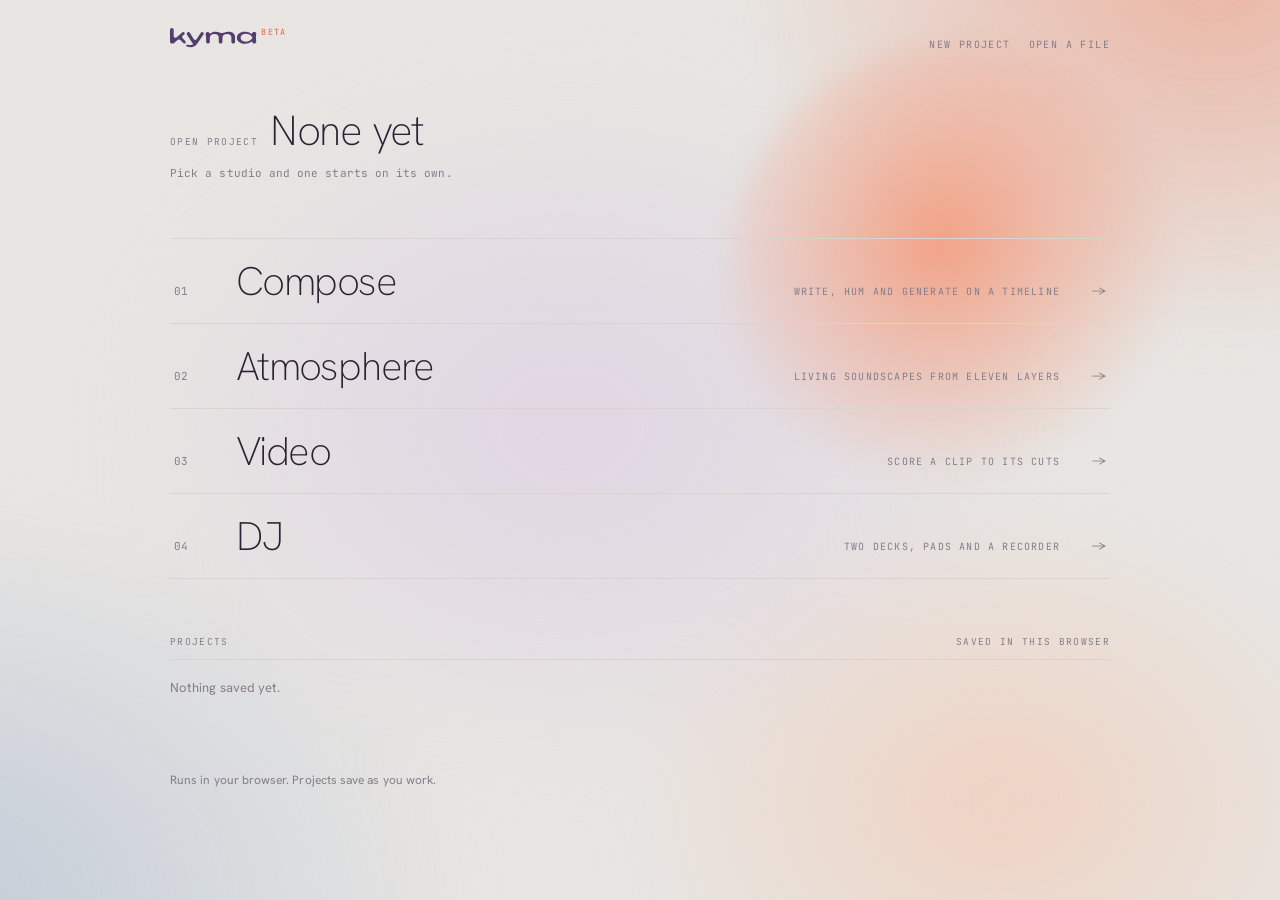
==== index.html @ bbb50193 "Add files via upload" ====
<!doctype html>
<html lang="en">
<head>
<meta charset="utf-8">
<meta name="viewport" content="width=device-width,initial-scale=1,viewport-fit=cover">
<style>body{margin:0}[hidden]{display:none!important}</style>
</head>
<body>
<title>Kyma</title>
<link rel="preconnect" href="https://fonts.googleapis.com">
<link rel="preconnect" href="https://fonts.gstatic.com" crossorigin>
<link rel="stylesheet" href="https://fonts.googleapis.com/css2?family=Hanken+Grotesk:wght@200..600&family=JetBrains+Mono:wght@300..500&display=swap">
<link rel="stylesheet" href="kyma.css">
<link rel="stylesheet" href="home.css">
<style>[hidden]{display:none!important}</style>
<main class="k-home" id="app" data-studio="home">
  <header class="k-top">
    <span class="k-logo"><svg class="wordmark" role="img" aria-label="Kyma" viewBox="0 0 48 11" fill="currentColor"><path d="M41.5334 8.676C41.3414 8.688 41.1974 8.7 41.0894 8.7C40.4654 8.7 39.8174 8.58 39.1574 8.352C37.8254 7.884 36.7934 6.888 36.7934 5.364C36.7934 3.432 38.6654 2.04 40.9934 2.04C41.2334 2.04 41.4134 2.052 41.5334 2.064C42.6705 2.10707 43.6901 2.44078 44.4901 3.01186C44.8239 3.25015 45.4029 3.05994 45.4454 2.652L45.4814 2.352C45.4951 2.24231 45.5883 2.16 45.6989 2.16H46.6719C47.1579 2.16 47.531 2.59096 47.4614 3.072C47.3294 3.984 47.2694 4.752 47.2694 5.364C47.2694 5.976 47.3294 6.684 47.4374 7.488C47.5135 8.0333 47.09 8.52 46.5394 8.52H45.9491C45.698 8.52 45.4887 8.32806 45.4669 8.07797C45.429 7.6416 44.8395 7.4477 44.4861 7.70645C43.6883 8.2905 42.68 8.63353 41.5334 8.676ZM38.8454 5.364C38.8454 6.552 39.9014 7.476 41.5334 7.524C43.1415 7.524 44.4189 6.88127 45.1557 5.79713C45.3333 5.53576 45.3327 5.1925 45.1539 4.93192C44.4168 3.85771 43.1403 3.216 41.5334 3.216C39.9734 3.264 38.8454 4.128 38.8454 5.364Z" /><path d="M20.8707 8.556C20.3184 8.556 19.8707 8.10829 19.8707 7.556V6.48C19.8707 5.31543 19.7962 4.38031 19.6117 3.38041C19.4966 2.7565 19.9582 2.16 20.5926 2.16H20.9741C21.206 2.16 21.407 2.32059 21.4583 2.5468C21.5554 2.97537 22.1678 3.10339 22.5198 2.84031C23.2057 2.32761 24.1111 2.052 25.1627 2.052C25.9443 2.052 26.6617 2.18058 27.2514 2.45649C27.9871 2.80077 29.2783 2.86436 30.0055 2.50233C30.5975 2.20759 31.3017 2.052 32.0867 2.052C34.3067 2.052 35.7827 3.06 35.7827 5.028V7.556C35.7827 8.10829 35.3349 8.556 34.7827 8.556H34.7547C34.2024 8.556 33.7547 8.10829 33.7547 7.556V5.268C33.7547 3.96 32.9507 3.264 31.4507 3.264C29.8547 3.264 28.8347 4.116 28.8347 5.448V7.556C28.8347 8.10829 28.3869 8.556 27.8347 8.556H27.8067C27.2544 8.556 26.8067 8.10829 26.8067 7.556V5.268C26.8067 3.96 26.0267 3.264 24.5027 3.264C22.9307 3.264 21.8987 4.14 21.8987 5.448V7.556C21.8987 8.10829 21.4509 8.556 20.8987 8.556H20.8707Z" /><path d="M11.4827 10.524C10.6445 10.524 9.87959 10.3868 9.18781 10.1204C9.00474 10.0499 8.89066 9.86999 8.89066 9.67382C8.89066 9.30893 9.26985 9.06793 9.61775 9.17796C10.1312 9.34034 10.6302 9.408 11.2307 9.408C11.8676 9.408 12.377 9.26887 12.7475 8.9792C12.75 8.97725 12.7476 8.97352 12.7448 8.97494C12.7436 8.97554 12.7421 8.97513 12.7414 8.97399L9.34995 3.64596C8.9535 3.02313 9.40091 2.208 10.1392 2.208C10.4666 2.208 10.7702 2.37915 10.9397 2.65928L13.0114 6.08349C13.3957 6.71859 14.3135 6.72843 14.7113 6.10172L16.9213 2.61974C17.0841 2.36334 17.3666 2.208 17.6703 2.208C18.3818 2.208 18.8038 3.00353 18.4048 3.59263L14.7587 8.976C14.0507 10.008 12.9587 10.524 11.4827 10.524Z" /><path d="M1 8.556C0.447716 8.556 0 8.10829 0 7.556V1C0 0.447715 0.447715 0 1 0H1.028C1.58029 0 2.028 0.447715 2.028 1V4.39066C2.028 5.24878 3.0378 5.70834 3.68485 5.14468L6.84326 2.39332C6.98044 2.27383 7.15621 2.208 7.33814 2.208C8.04011 2.208 8.36063 3.08347 7.8246 3.53672L7.07978 4.1665C6.64721 4.53227 6.60455 5.18398 6.98574 5.60302L8.45844 7.22195C8.92438 7.73414 8.56097 8.556 7.86855 8.556C7.64868 8.556 7.43855 8.46521 7.28786 8.3051L5.67707 6.59363C5.31303 6.20684 4.71011 6.17214 4.3041 6.51462L2.16333 8.32038C1.98294 8.47254 1.75456 8.556 1.51857 8.556H1Z" /></svg><sup>beta</sup></span>
    <nav class="k-nav"><button class="k-link" id="hNew">New project</button><button class="k-link" id="hImport">Open a file</button><input type="file" id="hFile" accept=".kyma,.spectral,.json,application/json" hidden></nav>
  </header>

  <p class="k-cur" aria-live="polite"><span class="lbl">open project</span><b id="hCurName">None yet</b><span id="hCurMeta"></span></p>

  <nav class="k-studios" aria-label="Studios">
    <a class="studio k-st" href="compose.html" data-studio="compose"><span class="k-n">01</span><span class="k-nm">Compose</span><span class="k-d">Write, hum and generate on a timeline</span><span class="k-ar" aria-hidden="true">→</span></a>
    <a class="studio k-st" href="atmos.html" data-studio="atmos"><span class="k-n">02</span><span class="k-nm">Atmosphere</span><span class="k-d">Living soundscapes from eleven layers</span><span class="k-ar" aria-hidden="true">→</span></a>
    <a class="studio k-st" href="video.html" data-studio="video"><span class="k-n">03</span><span class="k-nm">Video</span><span class="k-d">Score a clip to its cuts</span><span class="k-ar" aria-hidden="true">→</span></a>
    <a class="studio k-st" href="dj.html" data-studio="dj"><span class="k-n">04</span><span class="k-nm">DJ</span><span class="k-d">Two decks, pads and a recorder</span><span class="k-ar" aria-hidden="true">→</span></a>
  </nav>

  <section class="k-projects" aria-labelledby="hProjTitle">
    <div class="k-ph"><span class="lbl" id="hProjTitle">projects</span><span class="lbl" id="hCount"></span><span class="grow"></span><span class="lbl" id="hSync"></span><input id="hSearch" class="k-search" placeholder="Find" aria-label="Find a project" spellcheck="false" hidden></div>
    <div class="h-list" id="hList" role="list"></div>
  </section>

  <footer class="k-foot"><span>Runs in your browser. Projects save as you work.</span></footer>
</main>
<div class="pop" id="pop" hidden></div>
<div class="toast" id="toast" hidden></div>
<script>window.STUDIO='home';</script>
<script src="core-base.js"></script>
<script src="app-store.js"></script>
<script src="home.js"></script>

</body>
</html>
---- kyma.css ----
/* KYMA · kyma.css — tokens, tiles, buttons, the studio header, knobs, sheets, popovers, toasts.
   Bento console: paper, ink, sage, cocoa and burnt-orange tiles on a dark gutter; light numerals with dimmed decimals. */
/* Materials: frosted glass, night plum and soft coral / mist gradients over a warm grey field.
   Type: Hanken Grotesk, light and small, with spaced uppercase JetBrains Mono labels. */
:root{
  --gap:10px; --r:18px; --r-sm:10px;
  --bg:#e7e5e2; --surface:#f3f1ef; --surface-2:#ebe8e5; --line:#d9d4d0; --cell:#efece9; --cell-hi:#e3dfdb;
  --fg:#2a2231; --muted:#857d89; --accent:#e9643f; --accent-ink:#fff7f2; --screen:#231d29; --screen-line:#3a3140;
  --play:#6f86a6; --warn:#d8452f;
  --paper:#f5f3f4; --paper-ink:#2a2231; --ink:#231d29; --sage:#bcc7d3; --cocoa:#8c7688; --sand:#f2d2c2; --steel:#dad8dc; --orange:#ec6a43;
  --logo:#553d6e; --plum:#2a2231; --frost:#f6f3f7; --night:#1d1823; --mist:#b9c6d4; --peach:#f5c9b3; --lav:#d4cade;
  --mesh-a:rgba(240,110,70,.42); --mesh-b:rgba(146,170,201,.45); --mesh-c:rgba(214,196,226,.5); --mesh-d:rgba(247,190,160,.5);
  --t-kick:#e9643f; --t-keys:#3a3042; --t-ghost:#6f86a6; --t-bass:#b8664e; --t-pad:#8b977a; --t-snare:#c49a4a; --t-sample:#8a6fa8; --t-hat:#8d8590;
  --te-blue:#2f2836; --te-green:#bcc7d3; --te-white:#efecf1; --te-orange:#ec6a43;
  --font-display:'Hanken Grotesk',ui-sans-serif,system-ui,-apple-system,'Segoe UI',sans-serif;
  --font-body:'Hanken Grotesk',ui-sans-serif,system-ui,-apple-system,'Segoe UI',sans-serif;
  --font-mono:'JetBrains Mono',ui-monospace,'SF Mono',Menlo,Consolas,monospace;
  --font-num:'Hanken Grotesk',ui-sans-serif,system-ui,sans-serif;
  color-scheme:light;
}
@media (prefers-color-scheme: dark){
  :root:not([data-theme="light"]){
    --bg:#16131a; --surface:#1f1a24; --surface-2:#28222e; --line:#352e3c; --cell:#1b1720; --cell-hi:#251f2b;
    --fg:#eee9f1; --muted:#9b92a1; --accent:#f07a52; --accent-ink:#1d0c05; --play:#9ab0cc; --warn:#ef5a40;
    --logo:#cdb9e3; --mesh-a:rgba(240,110,70,.22); --mesh-b:rgba(110,134,166,.26); --mesh-c:rgba(140,110,170,.24); --mesh-d:rgba(240,150,110,.18);
    --t-kick:#f07a52; --t-keys:#e9e4ee; --t-ghost:#9ab0cc; --t-bass:#d48a6e; --t-pad:#b2bd9f; --t-snare:#ddbf7c; --t-sample:#b9a0d6; --t-hat:#a69ea9;
    color-scheme:dark;
  }
}
:root[data-theme="dark"]{
  --bg:#16131a; --surface:#1f1a24; --surface-2:#28222e; --line:#352e3c; --cell:#1b1720; --cell-hi:#251f2b;
  --fg:#eee9f1; --muted:#9b92a1; --accent:#f07a52; --accent-ink:#1d0c05; --play:#9ab0cc; --warn:#ef5a40;
  --logo:#cdb9e3; --mesh-a:rgba(240,110,70,.22); --mesh-b:rgba(110,134,166,.26); --mesh-c:rgba(140,110,170,.24); --mesh-d:rgba(240,150,110,.18);
  --t-kick:#f07a52; --t-keys:#e9e4ee; --t-ghost:#9ab0cc; --t-bass:#d48a6e; --t-pad:#b2bd9f; --t-snare:#ddbf7c; --t-sample:#b9a0d6; --t-hat:#a69ea9;
  color-scheme:dark;
}

*{box-sizing:border-box}
html,body{color:var(--fg)}
html{background:var(--bg)}
body{background:var(--bg);font-family:var(--font-body);font-size:13px;line-height:1.5;-webkit-font-smoothing:antialiased;letter-spacing:.005em;font-weight:400}
/* the ambient field: a slow mesh of coral, mist and lavender under everything, with a little grain */
body::before{content:"";position:fixed;inset:-20%;z-index:0;pointer-events:none;
  background:radial-gradient(38% 42% at 82% 12%,var(--mesh-a),transparent 70%),radial-gradient(44% 46% at 10% 86%,var(--mesh-b),transparent 70%),radial-gradient(36% 40% at 46% 48%,var(--mesh-c),transparent 72%),radial-gradient(30% 34% at 70% 78%,var(--mesh-d),transparent 70%);
  filter:blur(30px);animation:meshdrift 38s ease-in-out infinite alternate}
body::after{content:"";position:fixed;inset:0;z-index:0;pointer-events:none;opacity:.22;mix-blend-mode:soft-light;
  background-image:url("data:image/svg+xml;utf8,<svg xmlns='http://www.w3.org/2000/svg' width='160' height='160'><filter id='n'><feTurbulence type='fractalNoise' baseFrequency='.9' numOctaves='2' stitchTiles='stitch'/><feColorMatrix values='0 0 0 0 .5 0 0 0 0 .5 0 0 0 0 .5 0 0 0 .9 0'/></filter><rect width='100%' height='100%' filter='url(%23n)'/></svg>")}
@keyframes meshdrift{0%{transform:translate3d(0,0,0) rotate(0)}50%{transform:translate3d(3%,-2%,0) rotate(6deg)}100%{transform:translate3d(-3%,2%,0) rotate(-4deg)}}
.app,.k-home{position:relative;z-index:1}
button,select,input{font:inherit;color:inherit}
button{cursor:pointer}
:focus-visible{outline:2px solid var(--accent);outline-offset:2px}

.app{margin:0 auto;padding-block:var(--gap) 40px;padding-left:max(var(--gap),env(safe-area-inset-left,0px));padding-right:max(var(--gap),env(safe-area-inset-right,0px));display:grid;gap:var(--gap)}
.lbl,.fld>span{font-family:var(--font-mono);font-size:9.5px;letter-spacing:.14em;text-transform:uppercase;color:var(--muted);font-weight:400}
.hint{margin:0;font-size:12.5px;color:var(--muted);flex-basis:100%}
.desc{font-size:12.5px;color:var(--muted);max-width:70ch}
.sub{margin:0;color:var(--muted);font-size:12.5px;max-width:62ch}

/* ---------- tiles ---------- */
.bento{display:grid;gap:var(--gap)}
.tile{border-radius:var(--r);padding:14px 16px;position:relative;overflow:hidden;min-width:0}
.tile .lbl{color:currentColor;opacity:.62}
.tile-paper{background:rgba(250,248,249,.66);color:#2a2231;box-shadow:inset 0 0 0 1px rgba(255,255,255,.7),0 1px 0 rgba(42,34,49,.04);-webkit-backdrop-filter:blur(22px) saturate(1.25);backdrop-filter:blur(22px) saturate(1.25)}
.tile-ink{background:linear-gradient(160deg,#2a2331,#1c1721);color:#f3eff5;box-shadow:inset 0 0 0 1px rgba(255,255,255,.05)}
.tile-sage{background:radial-gradient(120% 120% at 20% 0%,#dfe5ec 0,#bfcbd8 45%,#a9b8c9 100%);color:#232a35}
.tile-orange{background:radial-gradient(90% 90% at 28% 22%,#ffb08f 0,#f37a52 42%,#e35a39 78%,#d85237 100%);color:#2a0e05}
.tile-cocoa{background:radial-gradient(120% 110% at 80% 10%,#b49aaf 0,#8c7688 55%,#6f5a6d 100%);color:#fbf4f8}
.tile-sand{background:radial-gradient(120% 120% at 30% 10%,#fbe7dc 0,#f3cfbd 55%,#e9b9a4 100%);color:#3a2620}
.tile-steel{background:#dad8dc;color:#2a2231}
.tile-metal{background:linear-gradient(135deg,rgba(255,255,255,.82),rgba(236,232,240,.62) 45%,rgba(250,236,228,.72));color:#2a2231;box-shadow:inset 0 0 0 1px rgba(255,255,255,.8);-webkit-backdrop-filter:blur(22px);backdrop-filter:blur(22px)}
.tile-blur{background:radial-gradient(34% 40% at 42% 40%,#f6a384 0,rgba(246,163,132,.55) 38%,rgba(246,163,132,0) 70%),radial-gradient(120% 70% at 60% 120%,#93a8c4 0,rgba(147,168,196,.6) 45%,rgba(147,168,196,0) 75%),linear-gradient(180deg,#e9e3e1,#d9d6dc);color:#2a2231}
.panel{background:color-mix(in srgb,var(--surface) 86%,transparent);border-radius:var(--r);min-width:0;position:relative;box-shadow:inset 0 0 0 1px color-mix(in srgb,var(--line) 60%,transparent);-webkit-backdrop-filter:blur(18px);backdrop-filter:blur(18px)}

/* ---------- buttons, fields ---------- */
.btn{height:32px;border-radius:999px;border:1px solid var(--line);background:var(--surface-2);padding:0 14px;font-weight:500;font-size:12px;letter-spacing:.01em;display:inline-flex;align-items:center;gap:6px;white-space:nowrap;color:var(--fg)}
.btn:hover{filter:brightness(1.08)}
.btn svg{width:14px;height:14px;flex:none}
.btn.primary{background:var(--fg);color:var(--bg);border-color:var(--fg)}
.btn.ghost{border-color:transparent;background:transparent;color:var(--muted)}
.btn.ghost:hover{color:var(--fg);background:var(--surface-2)}
.btn.bright{background:var(--accent);color:var(--accent-ink);border-color:var(--accent)}
.btn.rec{background:var(--warn);border-color:var(--warn);color:#fff}
.btn.rec .rdot{width:8px;height:8px;border-radius:50%;background:#fff}
.btn.danger{color:var(--warn)}
.btn:disabled{opacity:.4;cursor:not-allowed;filter:none}
.tile .btn{border-color:rgba(0,0,0,.14);background:rgba(255,255,255,.35);color:inherit}
.tile-ink .btn{border-color:rgba(255,255,255,.12);background:rgba(255,255,255,.06)}
.tile .btn.ghost{background:transparent;border-color:transparent;opacity:.8}
.tile .btn.ghost:hover{opacity:1;background:rgba(0,0,0,.06)}
.tile .btn.primary{background:#2a2231;color:#f6f3f7;border-color:#2a2231}
.sel{height:32px;border-radius:var(--r-sm);border:1px solid var(--line);background:var(--surface-2);padding:0 8px;color:var(--fg)}
.tile .sel{background:rgba(255,255,255,.45);border-color:rgba(0,0,0,.14);color:inherit}
.seg{display:inline-flex;background:var(--surface-2);border:1px solid var(--line);border-radius:999px;padding:2px;gap:2px;height:32px}
.seg button{border:0;background:transparent;border-radius:999px;padding:0 11px;color:var(--muted);font-size:12px;font-weight:600;min-width:28px}
.seg button[aria-pressed="true"]{background:var(--fg);color:var(--bg)}
.tile .seg{background:rgba(0,0,0,.08);border-color:transparent}
.tile .seg button{color:inherit;opacity:.65}
.tile .seg button[aria-pressed="true"]{opacity:1;background:#2a2231;color:#f6f3f7}
.seg-dark{background:rgba(255,255,255,.06)!important}
.seg-dark button[aria-pressed="true"]{background:#f3eff5!important;color:#2a2231!important}
.check{display:flex;gap:8px;align-items:flex-start;font-size:12.5px}
.check input{margin-top:3px;accent-color:var(--accent)}
.fld{display:flex;flex-direction:column;gap:3px}
.roundbtn{width:38px;height:38px;border-radius:50%;border:1px solid rgba(255,255,255,.14);background:transparent;display:grid;place-items:center;color:inherit;flex:none}
.roundbtn svg{width:12px;height:12px}
.roundbtn:hover{background:rgba(255,255,255,.08)}
.playbtn{width:52px;height:52px;border-radius:50%;border:0;background:var(--orange);color:#2a0e05;display:grid;place-items:center;flex:none;transition:transform .12s}
.playbtn:active{transform:scale(.94)}
.playbtn svg{width:18px;height:18px}
.ltool{width:30px;height:28px;border-radius:var(--r-sm);border:1px solid var(--line);background:var(--surface-2);display:grid;place-items:center;color:var(--fg);flex:none;font-weight:700;font-size:13px}
.ltool svg{width:14px;height:14px}
.ltool:hover{border-color:var(--tc,var(--accent))}
.ms{width:24px;height:22px;border-radius:6px;border:1px solid var(--line);background:transparent;font-size:10.5px;font-weight:700;color:var(--muted);flex:none;font-family:var(--font-mono)}
.ms[aria-pressed="true"].m{background:var(--muted);color:var(--surface);border-color:var(--muted)}
.ms[aria-pressed="true"].s{background:var(--accent);color:var(--accent-ink);border-color:var(--accent)}

/* ---------- header bento ---------- */
.top{grid-template-columns:minmax(200px,1.15fr) minmax(330px,2fr) minmax(150px,.8fr) minmax(210px,1fr) minmax(150px,.75fr)}
.brand{display:flex;flex-direction:column;justify-content:space-between;gap:14px;min-height:118px}
.logo{font-family:var(--font-display);font-weight:600;font-size:34px;letter-spacing:-.045em;line-height:.95}
.logo i{font-style:normal;color:var(--orange)}
.songtag{display:flex;align-items:center;gap:6px;font-family:var(--font-mono);font-size:12px;min-width:0}
.songtag span{opacity:.55}
.projname{background:transparent;border:0;border-bottom:1px dashed transparent;padding:0;font-family:var(--font-mono);font-size:12px;font-weight:500;min-width:0;flex:1;color:inherit}
.projname:hover,.projname:focus{border-bottom-color:currentColor;outline:none}
.transport{display:flex;flex-wrap:wrap;align-items:center;gap:12px 14px}
.clock{display:flex;align-items:baseline;gap:8px;font-family:var(--font-num);white-space:nowrap;margin-right:auto}
.clock b{font-size:30px;font-weight:200;font-variant-numeric:tabular-nums;letter-spacing:-.01em;line-height:1}
.clock b i{font-style:normal;opacity:.32}
.clock .ctot{font-size:15px;opacity:.55}
.clock .ctot b{font-size:15px;font-weight:400}
.clock small{font-family:var(--font-mono);font-size:9.5px;letter-spacing:.08em;color:var(--orange)}
.tbtns{display:flex;gap:6px}
.loopbtn[aria-pressed="true"]{color:#2a2231!important;background:#f3eff5!important;opacity:1!important}
.recbtn{height:32px;padding:0 12px;border-radius:999px;border:1px solid var(--warn);color:#ff7a62;background:transparent;font-weight:600;letter-spacing:.06em;font-size:11px;display:inline-flex;align-items:center;gap:7px;font-variant-numeric:tabular-nums;font-family:var(--font-mono)}
.recbtn i{width:8px;height:8px;border-radius:50%;background:currentColor}
.recbtn.on{background:var(--warn);color:#fff}
.recbtn.on i{animation:recp 1s steps(2) infinite}
@keyframes recp{50%{opacity:.25}}
.tempo{display:grid;align-content:space-between;gap:6px}
.bignum{display:flex;align-items:baseline;gap:6px}
.bignum input{width:100%;min-width:0;background:transparent;border:0;font-family:var(--font-num);font-weight:200;font-size:40px;line-height:1;padding:0;color:inherit;-moz-appearance:textfield;letter-spacing:-.02em}
.bignum input::-webkit-inner-spin-button{display:none}
.bignum input:focus{outline:none;text-decoration:underline;text-decoration-thickness:1px;text-underline-offset:6px}
.bignum small{font-family:var(--font-mono);font-size:11px;opacity:.6}
.nudge{display:flex;gap:4px}
.nudge button{flex:1;height:26px;border-radius:999px;border:0;background:rgba(0,0,0,.1);font-weight:700;color:inherit}
.nudge button:hover{background:rgba(0,0,0,.18)}
.keytile{display:grid;gap:8px;align-content:space-between}
.keysel{display:flex;gap:4px}
.keysel .sel:last-child{flex:1;min-width:0}
.actions{display:grid;align-content:space-between;gap:8px}
.actions .btn.primary{justify-content:center;height:40px;font-size:13px}
.arow{display:flex;justify-content:space-between}


/* shared display type and chips (used by Magic, Atmosphere and Video) */
.mgword{margin:-2px 0 0;font-family:var(--font-display);font-weight:300;font-size:34px;letter-spacing:-.035em;line-height:1}
.mgword i{font-style:normal;color:#fbf3ee}
.mchips{display:flex;flex-wrap:wrap;gap:4px}
.mchip{height:26px;padding:0 10px;border-radius:999px;border:1px solid rgba(0,0,0,.18);background:transparent;font-size:11.5px;font-weight:600;color:inherit}
.mchip:hover{background:rgba(0,0,0,.07)}
.mchip[aria-pressed="true"]{background:#2a2231;color:#f6f3f7;border-color:#2a2231}
.ennum{font-family:var(--font-num);font-weight:200;font-size:36px;line-height:.9;letter-spacing:-.02em}
.ennum small{font-size:16px;margin-left:2px;opacity:.6}
/* knobs */
.knobs{display:grid;grid-template-columns:repeat(auto-fill,minmax(66px,1fr));gap:10px 6px}
.knob{display:flex;flex-direction:column;align-items:center;gap:3px;user-select:none;-webkit-user-select:none;touch-action:none;border-radius:10px;padding:4px 0;cursor:ns-resize}
.knob:focus-visible{outline:2px solid var(--accent)}
.dial{width:42px;height:42px;border-radius:50%;position:relative;background:conic-gradient(from 225deg,var(--kc,var(--accent)) calc(var(--v)*270deg),var(--cell-hi) 0 270deg,transparent 0)}
.dial::before{content:"";position:absolute;inset:5px;border-radius:50%;background:var(--surface-2);box-shadow:inset 0 0 0 1px var(--line)}
.dial::after{content:"";position:absolute;left:50%;top:7px;width:2px;height:10px;margin-left:-1px;border-radius:1px;background:var(--fg);transform-origin:50% 14px;transform:rotate(calc(var(--v)*270deg - 135deg))}
.knob .kl{font-size:11px;color:var(--muted);font-weight:500;text-align:center;line-height:1.15}
.knob .kv{font-family:var(--font-mono);font-size:10.5px;color:var(--fg);font-variant-numeric:tabular-nums;white-space:nowrap}
.enum{grid-column:1/-1;display:flex;align-items:center;gap:10px;flex-wrap:wrap}
.knob.ksel .dial{box-shadow:0 0 0 2px var(--bg),0 0 0 4px var(--kc,var(--accent))}
.knob.ksel .kl{color:var(--fg)}
.knob.ksel:focus-visible{outline:none}
.knob.turning .dial{transform:scale(1.06);transition:transform .08s}
.knobpill{position:fixed;left:50%;bottom:calc(76px + env(safe-area-inset-bottom,0px));transform:translateX(-50%);z-index:65;display:flex;align-items:center;gap:10px;background:#231d29;color:#f3eff5;border-radius:999px;padding:6px 8px 6px 14px;font-size:11.5px;font-weight:600;box-shadow:0 10px 26px rgba(0,0,0,.4);max-width:calc(100% - 24px);white-space:nowrap;font-family:var(--font-mono)}
.knobpill .kpt{overflow:hidden;text-overflow:ellipsis}
.knobpill .kpdot{width:8px;height:8px;border-radius:50%;background:var(--orange);flex:none}
.knobpill button{background:transparent;border:1px solid #4c4352;color:#f3eff5;border-radius:999px;padding:2px 9px;font-size:10.5px;cursor:pointer}
@media (hover:none){.knobpill{display:none}}


.foot{font-size:12px;color:var(--muted);max-width:90ch;margin:4px 0 0}
.foot kbd{font-family:var(--font-mono);font-size:11px;border:1px solid var(--line);border-radius:5px;padding:0 4px;background:var(--surface)}

/* ---------- sheets, popovers ---------- */
.sheet{position:fixed;inset:0;background:color-mix(in srgb,var(--bg) 72%,transparent);backdrop-filter:blur(6px);display:grid;place-items:center;z-index:50;padding:max(16px,env(safe-area-inset-top,0px)) max(16px,env(safe-area-inset-right,0px)) max(16px,env(safe-area-inset-bottom,0px)) max(16px,env(safe-area-inset-left,0px))}
.sheetcard{width:min(520px,100%);background:var(--surface);border-radius:18px;padding:20px;display:grid;gap:16px;box-shadow:0 30px 80px rgba(0,0,0,.35);max-height:100%;overflow:auto}
.sheetcard h3{margin:0;font-weight:600;font-size:20px;letter-spacing:-.03em}
.sheetcard.wide{width:min(780px,100%)}
.sheetrow{display:grid;gap:6px}
.rackhead{display:flex;align-items:center;justify-content:space-between;gap:8px}
.progress{height:6px;border-radius:3px;background:var(--cell);overflow:hidden}
.progress i{display:block;height:100%;width:0;background:var(--accent);transition:width .2s}
.status{font-size:12.5px;color:var(--muted);min-height:1.4em}
.stats{display:grid;grid-template-columns:repeat(2,minmax(0,1fr));gap:8px}
.stat{background:var(--surface-2);border-radius:10px;padding:8px 10px}
.stat b{display:block;font-family:var(--font-num);font-size:20px;font-weight:300;font-variant-numeric:tabular-nums}
.stat span{font-size:10.5px;color:var(--muted);font-family:var(--font-mono)}
.sheetactions{display:flex;flex-wrap:wrap;gap:8px;justify-content:flex-end}
.sheetcard.browser{width:min(920px,96vw);max-height:88vh;grid-template-rows:auto auto minmax(0,1fr) auto;gap:10px}
.brsearch{width:100%;background:var(--cell);border:1px solid var(--line);border-radius:999px;padding:9px 14px;font-size:13px}
.brwrap{display:grid;grid-template-columns:170px minmax(0,1fr);gap:10px;min-height:0}
.brcats{display:grid;align-content:start;gap:2px;overflow:auto}
.brcat{display:flex;justify-content:space-between;background:none;border:1px solid transparent;border-radius:999px;padding:6px 10px;cursor:pointer;text-align:left;font-size:12.5px}
.brcat small{color:var(--muted);font-family:var(--font-mono)}
.brcat[aria-pressed="true"]{background:var(--fg);color:var(--bg)}
.brcat[aria-pressed="true"] small{color:inherit;opacity:.6}
.brlist{display:grid;grid-template-columns:repeat(auto-fill,minmax(150px,1fr));gap:6px;overflow:auto;align-content:start;padding-right:2px}
.britem{display:grid;gap:2px;text-align:left;background:var(--surface-2);border:1px solid transparent;border-radius:10px;padding:9px 11px;cursor:pointer}
.britem b{font-weight:600;font-size:12.5px}
.britem small{color:var(--muted);font-size:10px;font-family:var(--font-mono)}
.britem:hover{border-color:var(--line)}
.britem[aria-pressed="true"]{border-color:var(--accent);box-shadow:inset 0 0 0 1px var(--accent)}
.brfoot{display:flex;align-items:center;gap:10px;flex-wrap:wrap}
.brfoot .hint{flex:1;margin:0}
.blendlist{display:grid;grid-template-columns:repeat(auto-fill,minmax(200px,1fr));gap:6px}
.bopt{display:flex;gap:8px;align-items:flex-start;background:var(--surface-2);border:1px solid transparent;border-radius:10px;padding:9px 11px;cursor:pointer}
.bopt:has(input:checked){border-color:var(--accent)}
.bopt span{display:grid;gap:2px}
.bopt small{color:var(--muted);font-size:10.5px;line-height:1.35}
.bopt input{accent-color:var(--accent);margin-top:2px}
.pop{position:fixed;z-index:60;background:var(--surface);border:1px solid var(--line);border-radius:14px;box-shadow:0 18px 40px rgba(0,0,0,.4);padding:6px;min-width:180px;max-width:min(92vw,380px)}
.pop.menu{display:grid}
.pop.menu button{background:none;border:0;text-align:left;padding:7px 10px;border-radius:8px;cursor:pointer;font-size:12.5px}
.pop.menu button:hover{background:var(--surface-2)}
.pop .danger{color:var(--warn)}
.pop.clipmenu{padding:14px;display:grid;gap:10px;width:360px}
.pop .pin{width:100%;background:var(--cell);border:1px solid var(--line);border-radius:var(--r-sm);padding:6px 8px}
.pop .fld{display:grid;gap:4px;flex:1}
.prow{display:flex;gap:8px}
.prow .sel{width:100%}
.pact{display:flex;flex-wrap:wrap;gap:6px}
.pact .btn{font-size:11.5px;padding:0 10px;height:30px}
.humpop .hp-opts{display:grid;gap:6px}
.humpop .rackhead b{color:var(--accent)}
.hp-row{display:flex;align-items:center;gap:8px;flex-wrap:wrap}
.hp-cur{font-size:11.5px;font-weight:600}
.hp-cur.warn{color:var(--accent)}
.hp-chips{display:flex;flex-wrap:wrap;gap:4px}
.hp-chips .chip{font-size:11px;padding:4px 9px;border:1px solid var(--line);border-radius:999px;background:var(--surface-2);cursor:pointer;color:var(--fg)}
.hp-chips .chip[aria-pressed="true"]{border-color:var(--accent);color:var(--accent)}
.humhud{position:fixed;left:50%;top:calc(12px + env(safe-area-inset-top,0px));transform:translateX(-50%);z-index:70;display:flex;align-items:center;gap:12px;flex-wrap:wrap;background:#231d29;color:#f3eff5;border-radius:16px;padding:12px 16px;box-shadow:0 16px 40px rgba(0,0,0,.5);width:min(760px,calc(100% - 24px))}
.humhud .hdot{width:12px;height:12px;border-radius:50%;background:var(--warn);animation:recp 1s infinite;flex:none}
.humhud[data-state="busy"] .hdot{background:var(--orange);animation:none}
.hhtxt{display:grid;flex:1;min-width:180px}
.hhtxt b{font-size:12px;font-family:var(--font-mono);font-weight:500}
.hhtxt span{font-family:var(--font-num);font-size:26px;font-weight:300;color:#f08a52}
.humhud[data-state="count"] .hhtxt span{font-size:32px}
.hhbar{flex-basis:100%;height:6px;background:#2e2e2b;border-radius:3px;overflow:hidden;order:5}
.hhbar i{display:block;height:100%;width:0;background:var(--warn);transition:width .1s linear}
.humhud[data-state="busy"] .hhbar i{background:var(--orange)}
.humhud .btn{background:rgba(255,255,255,.08);border-color:transparent;color:#f3eff5}
.humhud .btn.rec{background:var(--warn);color:#fff}
.toast{position:fixed;left:50%;bottom:calc(20px + env(safe-area-inset-bottom,0px));transform:translateX(-50%);background:#f3eff5;color:#2a2231;padding:10px 16px;border-radius:14px;font-size:12.5px;font-weight:600;z-index:60;max-width:calc(100% - 32px);box-shadow:0 10px 30px rgba(0,0,0,.35);display:flex;align-items:center;gap:10px;flex-wrap:wrap}
.toast button{background:transparent;border:1px solid currentColor;border-radius:999px;padding:3px 10px;font-weight:600;font-size:12px;color:inherit}

@media (max-width:1280px){
  .top{grid-template-columns:repeat(6,minmax(0,1fr))}
  .brand{grid-column:span 2}.transport{grid-column:span 4}.tempo{grid-column:span 2}.keytile{grid-column:span 2}.actions{grid-column:span 2}
}
@media (max-width:760px){
  .top{grid-template-columns:repeat(2,minmax(0,1fr))}
  .brand,.transport{grid-column:1/-1}.tempo,.keytile{grid-column:span 1}.actions{grid-column:1/-1}
  .brand{min-height:0}
  .clock b{font-size:28px}
  .pop.clipmenu{width:calc(100vw - 16px)}
}
@media (max-width:400px){.keysel{flex-wrap:wrap}}
@media (prefers-reduced-motion:reduce){*{transition:none!important;animation:none!important}}

/* ---------- KYMA shell additions ---------- */
.brand{gap:8px}
.brandrow{display:flex;align-items:center;gap:8px}
.homebtn{width:32px;height:32px;border-radius:50%;border:1px solid rgba(0,0,0,.16);background:transparent;display:grid;place-items:center;color:inherit;flex:none;transition:background .15s,transform .15s}
.homebtn svg{width:15px;height:15px}
.homebtn:hover{background:#2a2231;color:#f6f3f7;transform:translateX(-2px)}
.wordmark{display:block;height:13px;width:auto;color:#553d6e}
.wordmark path{fill:currentColor}
.beta{font-family:var(--font-mono);font-size:9.5px;font-weight:600;letter-spacing:.08em;text-transform:uppercase;background:var(--orange);color:#2a0e05;border-radius:999px;padding:2px 7px;line-height:1.3}
.studiotag{font-family:var(--font-display);font-weight:300;font-size:20px;letter-spacing:-.02em;line-height:1.1}
.projrow{display:flex;align-items:center;gap:8px;flex-wrap:wrap;min-width:0}
.projrow .songtag{flex:1;min-width:120px}
.savestate{font-family:var(--font-mono);font-size:10px;letter-spacing:.04em;opacity:.6;white-space:nowrap}
.savestate[data-state="editing"]{opacity:.9;color:#9a4a1c}
.savestate::before{content:"";display:inline-block;width:6px;height:6px;border-radius:50%;background:#6c7650;margin-right:5px;vertical-align:1px}
.savestate[data-state="editing"]::before{background:var(--orange)}
.keytile .masterbtn{justify-self:start;margin-left:-8px}
.keynote{font-family:var(--font-mono);font-size:10.5px;opacity:.6}
.pop.menu hr{border:0;border-top:1px solid var(--line);margin:4px 0}
.pop.menu button{display:flex;justify-content:space-between;gap:18px}
.pop.menu button small{font-family:var(--font-mono);font-size:10.5px;color:var(--muted)}
.masterpop{width:min(460px,calc(100vw - 16px))!important}
.masterpop .knobs{grid-template-columns:repeat(5,minmax(0,1fr))}
.at-head{display:flex;align-items:center;gap:6px;flex-wrap:wrap}
.at-head .grow{flex:1}
---- home.css ----
/* KYMA · home.css — the home screen, kept quiet: a wordmark, four studios, your projects */
html,body{background:var(--bg)}
.k-home{max-width:980px;margin:0 auto;padding:28px max(20px,env(safe-area-inset-left,0px)) 48px;display:grid;gap:56px}
.k-top{display:flex;align-items:baseline;justify-content:space-between;gap:16px;flex-wrap:wrap}
.k-logo{display:flex;align-items:flex-start;gap:4px;color:var(--logo)}
.k-logo .wordmark{height:20px;color:var(--logo)}
.k-logo sup{font-family:var(--font-mono);font-size:8.5px;font-weight:400;letter-spacing:.16em;text-transform:uppercase;color:var(--accent);line-height:1}
.k-nav{display:flex;gap:18px}
.k-link{border:0;background:none;padding:0;font-family:var(--font-mono);font-size:10px;letter-spacing:.14em;text-transform:uppercase;color:var(--muted);border-bottom:1px solid transparent}
.k-link:hover{color:var(--fg);border-bottom-color:currentColor}
.k-cur{margin:0;display:flex;align-items:baseline;gap:12px;flex-wrap:wrap;min-width:0}
.k-cur b{font-family:var(--font-display);font-weight:200;font-size:clamp(28px,4.4vw,42px);letter-spacing:-.03em;line-height:1.05;word-break:break-word}
.k-cur #hCurMeta{font-family:var(--font-mono);font-size:11px;color:var(--muted);flex-basis:100%}
.k-studios{display:grid;border-top:1px solid var(--line)}
.k-st{display:grid;grid-template-columns:44px minmax(0,auto) minmax(0,1fr) 28px;align-items:baseline;gap:18px;padding:22px 4px;border-bottom:1px solid var(--line);text-decoration:none;color:var(--fg)}
.k-n{font-family:var(--font-mono);font-size:11px;color:var(--muted);transition:color .2s}
.k-nm{font-family:var(--font-display);font-weight:200;font-size:clamp(28px,4vw,40px);letter-spacing:-.03em;line-height:1}
.k-d{font-family:var(--font-mono);font-size:10px;letter-spacing:.12em;text-transform:uppercase;color:var(--muted);justify-self:end;text-align:right}
.k-ar{justify-self:end;color:var(--muted);transition:transform .2s,color .2s}
.k-st:hover .k-n,.k-st:hover .k-ar,.k-st:focus-visible .k-ar{color:var(--accent)}
.k-st:hover .k-ar{transform:translateX(5px)}
.k-st:focus-visible{outline:2px solid var(--accent);outline-offset:-2px}
.k-projects{display:grid;gap:10px}
.k-ph{display:flex;align-items:baseline;gap:10px;flex-wrap:wrap}
.k-ph .grow{flex:1}
.k-search{height:30px;border-radius:999px;border:1px solid var(--line);background:transparent;padding:0 12px;min-width:160px;font-size:12.5px}
.h-list{display:grid}
.h-row{display:grid;grid-template-columns:minmax(0,1fr) auto auto auto;align-items:center;gap:12px;border-bottom:1px solid var(--line);padding:2px 0}
.h-row:first-child{border-top:1px solid var(--line)}
.h-main{display:flex;align-items:center;gap:12px;border:0;background:transparent;text-align:left;padding:12px 0;min-width:0;color:inherit}
.h-dot{width:7px;height:7px;border-radius:50%;flex:none;background:var(--line)}
.h-row.current .h-dot{background:var(--accent)}
.h-txt{display:grid;min-width:0;gap:2px}
.h-txt b{font-size:14px;font-weight:500;overflow:hidden;text-overflow:ellipsis;white-space:nowrap}
.h-main:hover b{text-decoration:underline;text-underline-offset:3px;text-decoration-thickness:1px}
.h-txt small{font-family:var(--font-mono);font-size:10.5px;color:var(--muted);overflow:hidden;text-overflow:ellipsis;white-space:nowrap}
.h-when{font-family:var(--font-mono);font-size:10.5px;color:var(--muted);white-space:nowrap}
.h-open{display:flex;gap:2px}
.h-st{border:0;background:transparent;border-radius:999px;height:26px;padding:0 9px;font-size:12px;color:var(--muted)}
.h-st:hover{background:var(--fg);color:var(--bg)}
.h-st.last{color:var(--fg)}
.h-more{width:30px;height:30px;justify-content:center;padding:0}
.h-empty{display:grid;gap:4px;padding:18px 0;color:var(--muted);font-size:13px;border-top:1px solid var(--line)}
.h-empty b{color:var(--fg);font-weight:500}
.k-foot{font-size:12px;color:var(--muted)}
@media (max-width:760px){
  .k-home{gap:40px}
  .k-st{grid-template-columns:32px minmax(0,1fr) 20px;gap:10px}
  .k-d{grid-column:2;grid-row:2;justify-self:start;text-align:left}
  .k-ar{grid-column:3;grid-row:1}
  .h-row{grid-template-columns:minmax(0,1fr) auto}.h-when{display:none}.h-open{grid-column:1/-1;margin:-4px 0 8px 17px;flex-wrap:wrap}
}

/* a single soft sun over the list, like light through frosted glass */
.k-home::before{content:"";position:absolute;right:-6%;top:40px;width:min(46vw,460px);aspect-ratio:1;border-radius:50%;z-index:-1;pointer-events:none;
  background:radial-gradient(circle at 46% 44%,rgba(246,140,104,.75) 0,rgba(244,150,120,.42) 34%,rgba(240,170,150,0) 68%);filter:blur(12px)}
.k-st{position:relative}
.k-st::after{content:"";position:absolute;inset:0;border-radius:14px;background:linear-gradient(90deg,transparent,color-mix(in srgb,var(--surface) 70%,transparent));opacity:0;transition:opacity .3s;z-index:-1}
.k-st:hover::after{opacity:1}
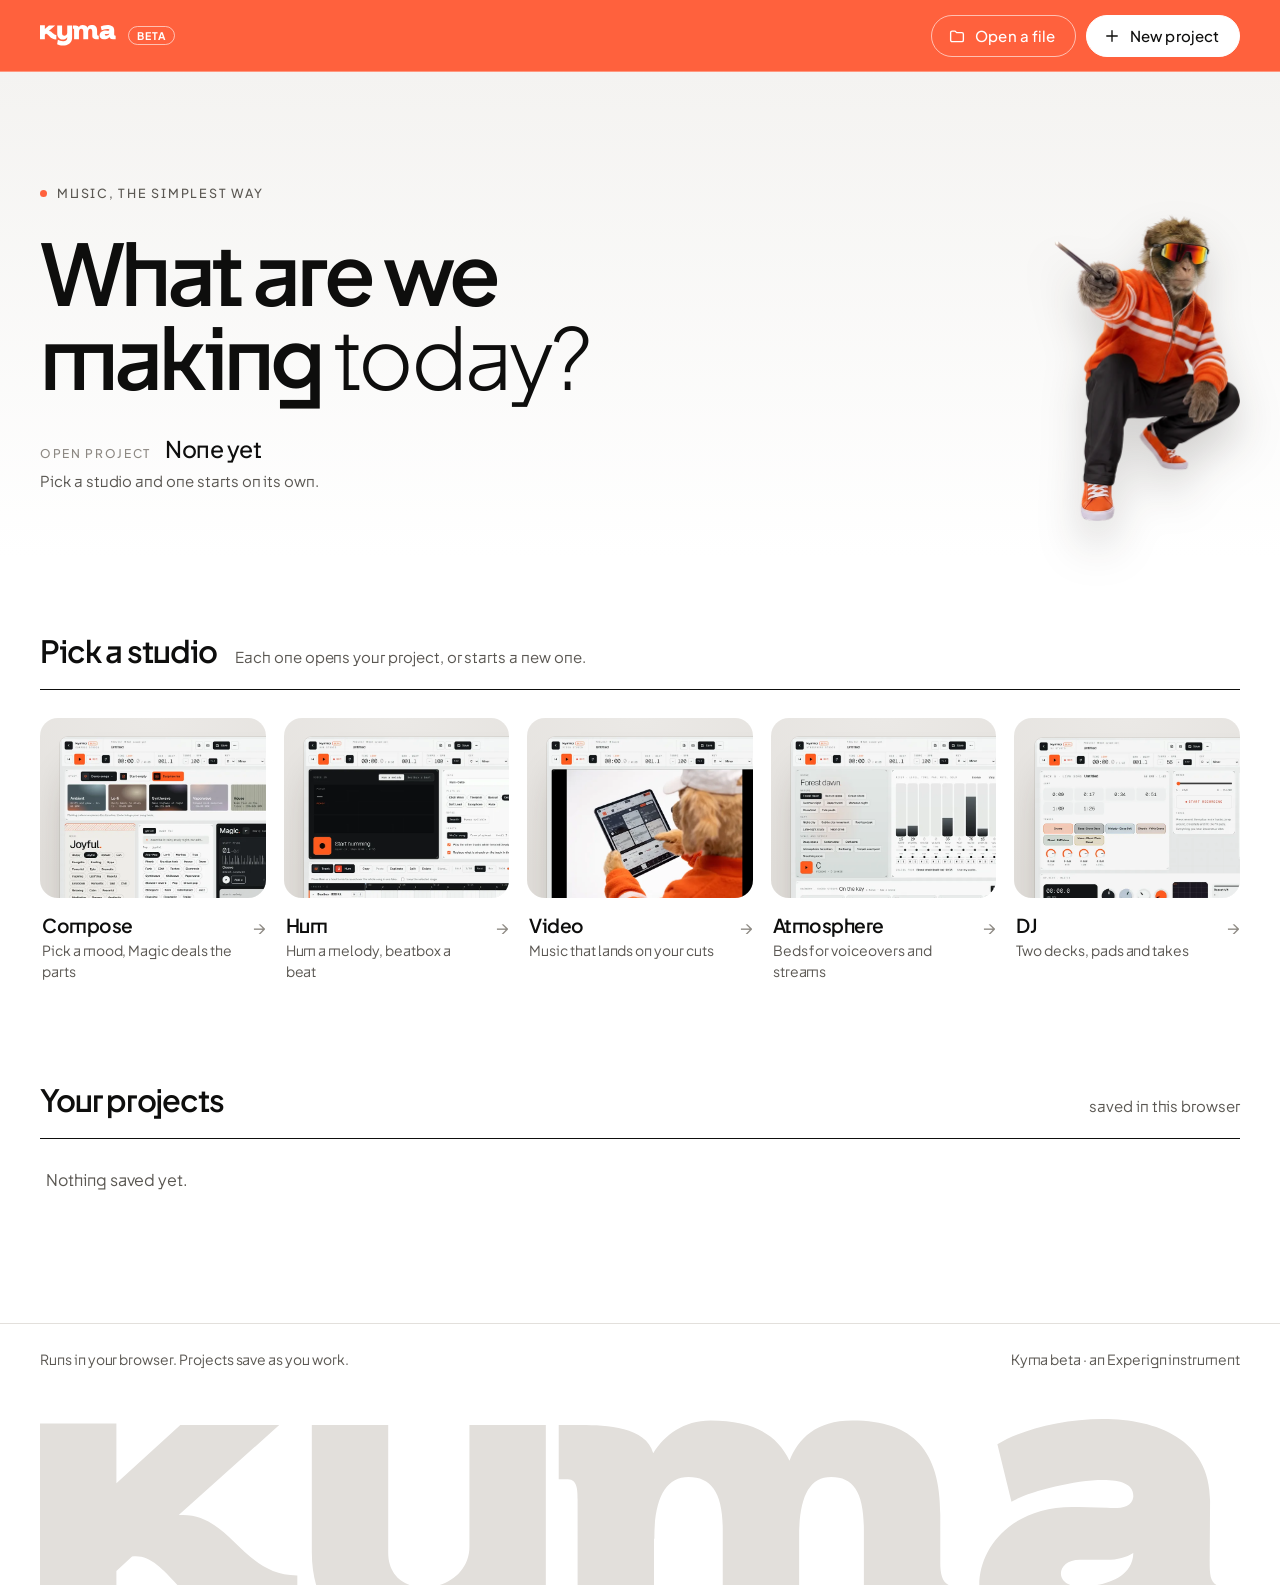
==== commit 62341227: "delete" ====
--- a/index.html
+++ b/index.html
@@ -9,32 +9,54 @@
 <title>Kyma</title>
 <link rel="preconnect" href="https://fonts.googleapis.com">
 <link rel="preconnect" href="https://fonts.gstatic.com" crossorigin>
-<link rel="stylesheet" href="https://fonts.googleapis.com/css2?family=Hanken+Grotesk:wght@200..600&family=JetBrains+Mono:wght@300..500&display=swap">
+<link rel="stylesheet" href="https://fonts.googleapis.com/css2?family=Plus+Jakarta+Sans:wght@300..800&display=swap">
 <link rel="stylesheet" href="kyma.css">
 <link rel="stylesheet" href="home.css">
 <style>[hidden]{display:none!important}</style>
+<header class="k-bar">
+  <div class="k-in k-bar-in">
+    <a class="k-brand" href="index.html" aria-label="Kyma home"><svg class="wordmark" role="img" aria-label="Kyma" viewBox="0 0 116 32" fill="currentColor"><path d="M93.9072 8.00663L92.5469 2.44863C94.7234 1.08828 98.8045 0 102.73 0C108.055 0 113.185 2.02109 113.108 8.0455L113.069 13.7201V13.7978C113.069 15.5469 113.185 16.2853 115.012 16.2853H115.284V21.5713C109.726 21.5713 106.384 21.2215 105.801 18.1121C104.324 20.4441 101.409 21.7267 97.4053 21.7656C92.9355 21.8045 90.7979 19.0449 90.7979 16.0521C90.7979 12.3598 94.0627 8.23983 100.398 8.5119L103.158 8.58964C104.246 8.66737 105.567 8.62851 105.684 7.54023V7.38476C105.684 6.29648 104.44 5.90781 102.769 5.90781C99.6984 5.90781 95.1898 7.19042 93.9072 8.00663ZM105.684 12.9428C105.023 13.3703 104.168 13.6035 103.119 13.6035H100.631C99.3486 13.5646 98.6879 14.2642 98.6879 14.925C98.6879 15.5857 99.3486 16.2465 100.709 16.2076C102.03 16.1687 105.567 15.7412 105.684 13.0205V12.9428Z"/><path d="M59.3531 21.5713H51.9684V7.77342C51.9684 6.95721 51.9684 5.83007 51.0355 5.83007H50.1416V0.583002H51.0355C51.3854 0.583002 51.8129 0.583002 52.3182 0.583002C54.7279 0.583002 58.6146 0.777337 59.2754 3.3037C60.4025 1.55468 62.1904 0.155464 64.8334 0.155464C68.7978 0.155464 71.2465 1.43808 72.4513 4.04218C73.2676 1.94335 75.0166 0.155464 78.5146 0.155464C84.5002 0.155464 87.0265 3.14823 87.0265 9.21151V13.8367C87.0265 15.5857 87.4541 16.3242 89.242 16.3242H89.514L89.5529 21.5713C88.9699 21.5713 88.2703 21.6101 87.4929 21.6101C84.0726 21.6101 79.6418 21.1826 79.6418 16.6351V10.6885C79.6418 7.15155 78.6701 5.59686 76.4935 5.59686C74.3558 5.59686 73.5008 7.50135 73.3842 10.8051V21.5713H65.9994V10.6885C65.9994 7.15155 64.9111 5.59686 62.6957 5.59686C60.4414 5.59686 59.3531 7.77342 59.392 11.5824H59.3531V21.5713Z"/><path d="M26.2756 12.9039V0.583015H33.6603V12.9039C33.6603 15.2359 35.3316 16.2853 37.1584 16.2853C39.2572 16.2853 41.5115 14.8473 41.5115 12.3209V0.583015H48.8963V19.2781C48.8963 27.4402 42.5221 31.3269 34.2822 31.3269C31.6781 31.3269 28.4521 30.433 26.1201 29.267L27.2084 22.543C29.0352 23.9033 32.3389 24.7973 35.2928 24.7973C39.6459 24.7973 41.5504 23.0094 41.5504 19.5891V18.6562C39.918 20.9883 37.3139 22.1543 34.7098 22.1543C30.5121 22.1543 26.2756 19.0838 26.2756 12.9039Z"/><path d="M0 21.5713V0.424309H7.38476V6.21876L13.5646 0.583019H23.126L13.4092 9.28926C18.3842 8.93946 19.4724 15.1582 24.875 15.1193V21.96C14.5363 21.96 13.0205 12.7096 8.90058 13.2926L7.38476 14.6918V21.5713H0Z"/></svg><span class="k-beta">beta</span></a>
+    <nav class="k-nav" aria-label="Projects">
+      <button class="k-pill ghost" id="hImport" type="button"><svg viewBox="0 0 24 24" aria-hidden="true"><path d="M3.5 7.5a2 2 0 0 1 2-2h4l2 2h7a2 2 0 0 1 2 2v8a2 2 0 0 1-2 2h-13a2 2 0 0 1-2-2z"/></svg><span>Open a file</span></button>
+      <button class="k-pill" id="hNew" type="button"><svg viewBox="0 0 24 24" aria-hidden="true"><path d="M12 5v14M5 12h14"/></svg><span>New project</span></button>
+      <input type="file" id="hFile" accept=".kyma,.spectral,.json,application/json" hidden>
+    </nav>
+  </div>
+</header>
+
 <main class="k-home" id="app" data-studio="home">
-  <header class="k-top">
-    <span class="k-logo"><svg class="wordmark" role="img" aria-label="Kyma" viewBox="0 0 48 11" fill="currentColor"><path d="M41.5334 8.676C41.3414 8.688 41.1974 8.7 41.0894 8.7C40.4654 8.7 39.8174 8.58 39.1574 8.352C37.8254 7.884 36.7934 6.888 36.7934 5.364C36.7934 3.432 38.6654 2.04 40.9934 2.04C41.2334 2.04 41.4134 2.052 41.5334 2.064C42.6705 2.10707 43.6901 2.44078 44.4901 3.01186C44.8239 3.25015 45.4029 3.05994 45.4454 2.652L45.4814 2.352C45.4951 2.24231 45.5883 2.16 45.6989 2.16H46.6719C47.1579 2.16 47.531 2.59096 47.4614 3.072C47.3294 3.984 47.2694 4.752 47.2694 5.364C47.2694 5.976 47.3294 6.684 47.4374 7.488C47.5135 8.0333 47.09 8.52 46.5394 8.52H45.9491C45.698 8.52 45.4887 8.32806 45.4669 8.07797C45.429 7.6416 44.8395 7.4477 44.4861 7.70645C43.6883 8.2905 42.68 8.63353 41.5334 8.676ZM38.8454 5.364C38.8454 6.552 39.9014 7.476 41.5334 7.524C43.1415 7.524 44.4189 6.88127 45.1557 5.79713C45.3333 5.53576 45.3327 5.1925 45.1539 4.93192C44.4168 3.85771 43.1403 3.216 41.5334 3.216C39.9734 3.264 38.8454 4.128 38.8454 5.364Z" /><path d="M20.8707 8.556C20.3184 8.556 19.8707 8.10829 19.8707 7.556V6.48C19.8707 5.31543 19.7962 4.38031 19.6117 3.38041C19.4966 2.7565 19.9582 2.16 20.5926 2.16H20.9741C21.206 2.16 21.407 2.32059 21.4583 2.5468C21.5554 2.97537 22.1678 3.10339 22.5198 2.84031C23.2057 2.32761 24.1111 2.052 25.1627 2.052C25.9443 2.052 26.6617 2.18058 27.2514 2.45649C27.9871 2.80077 29.2783 2.86436 30.0055 2.50233C30.5975 2.20759 31.3017 2.052 32.0867 2.052C34.3067 2.052 35.7827 3.06 35.7827 5.028V7.556C35.7827 8.10829 35.3349 8.556 34.7827 8.556H34.7547C34.2024 8.556 33.7547 8.10829 33.7547 7.556V5.268C33.7547 3.96 32.9507 3.264 31.4507 3.264C29.8547 3.264 28.8347 4.116 28.8347 5.448V7.556C28.8347 8.10829 28.3869 8.556 27.8347 8.556H27.8067C27.2544 8.556 26.8067 8.10829 26.8067 7.556V5.268C26.8067 3.96 26.0267 3.264 24.5027 3.264C22.9307 3.264 21.8987 4.14 21.8987 5.448V7.556C21.8987 8.10829 21.4509 8.556 20.8987 8.556H20.8707Z" /><path d="M11.4827 10.524C10.6445 10.524 9.87959 10.3868 9.18781 10.1204C9.00474 10.0499 8.89066 9.86999 8.89066 9.67382C8.89066 9.30893 9.26985 9.06793 9.61775 9.17796C10.1312 9.34034 10.6302 9.408 11.2307 9.408C11.8676 9.408 12.377 9.26887 12.7475 8.9792C12.75 8.97725 12.7476 8.97352 12.7448 8.97494C12.7436 8.97554 12.7421 8.97513 12.7414 8.97399L9.34995 3.64596C8.9535 3.02313 9.40091 2.208 10.1392 2.208C10.4666 2.208 10.7702 2.37915 10.9397 2.65928L13.0114 6.08349C13.3957 6.71859 14.3135 6.72843 14.7113 6.10172L16.9213 2.61974C17.0841 2.36334 17.3666 2.208 17.6703 2.208C18.3818 2.208 18.8038 3.00353 18.4048 3.59263L14.7587 8.976C14.0507 10.008 12.9587 10.524 11.4827 10.524Z" /><path d="M1 8.556C0.447716 8.556 0 8.10829 0 7.556V1C0 0.447715 0.447715 0 1 0H1.028C1.58029 0 2.028 0.447715 2.028 1V4.39066C2.028 5.24878 3.0378 5.70834 3.68485 5.14468L6.84326 2.39332C6.98044 2.27383 7.15621 2.208 7.33814 2.208C8.04011 2.208 8.36063 3.08347 7.8246 3.53672L7.07978 4.1665C6.64721 4.53227 6.60455 5.18398 6.98574 5.60302L8.45844 7.22195C8.92438 7.73414 8.56097 8.556 7.86855 8.556C7.64868 8.556 7.43855 8.46521 7.28786 8.3051L5.67707 6.59363C5.31303 6.20684 4.71011 6.17214 4.3041 6.51462L2.16333 8.32038C1.98294 8.47254 1.75456 8.556 1.51857 8.556H1Z" /></svg><sup>beta</sup></span>
-    <nav class="k-nav"><button class="k-link" id="hNew">New project</button><button class="k-link" id="hImport">Open a file</button><input type="file" id="hFile" accept=".kyma,.spectral,.json,application/json" hidden></nav>
-  </header>
+  <div class="k-band">
+  <section class="k-in k-hero" aria-labelledby="hTitle">
+    <div class="k-hero-copy">
+      <p class="k-eyebrow">Music, the simplest way</p>
+      <h1 id="hTitle">What are we making <span class="soft">today?</span></h1>
+      <p class="k-cur" aria-live="polite"><span class="k-cur-l">Open project</span><b id="hCurName">None yet</b><span id="hCurMeta"></span></p>
+    </div>
+    <img class="k-mascot" src="media/monkey.webp" alt="" width="374" height="616" decoding="async">
+  </section>
+  </div>
 
-  <p class="k-cur" aria-live="polite"><span class="lbl">open project</span><b id="hCurName">None yet</b><span id="hCurMeta"></span></p>
+  <section class="k-in k-pick" aria-labelledby="hPick">
+    <div class="k-sec-h"><h2 id="hPick">Pick a studio</h2><p>Each one opens your project, or starts a new one.</p></div>
+    <nav class="k-studios" aria-label="Studios">
+      <a class="studio k-card" href="compose.html" data-studio="compose"><span class="k-stage" aria-hidden="true"><span class="k-screen"><img src="media/studio-compose.webp" alt="" width="1080" height="675" decoding="async"></span></span><span class="k-cap"><b>Compose</b><small>Pick a mood, Magic deals the parts</small></span><span class="k-ar" aria-hidden="true">→</span></a>
+      <a class="studio k-card" href="hum.html" data-studio="hum"><span class="k-stage" aria-hidden="true"><span class="k-screen"><img src="media/studio-hum.webp" alt="" width="1080" height="675" decoding="async"></span></span><span class="k-cap"><b>Hum</b><small>Hum a melody, beatbox a beat</small></span><span class="k-ar" aria-hidden="true">→</span></a>
+      <a class="studio k-card" href="video.html" data-studio="video"><span class="k-stage" aria-hidden="true"><span class="k-screen"><img src="media/studio-video.webp" alt="" width="1080" height="675" decoding="async"></span></span><span class="k-cap"><b>Video</b><small>Music that lands on your cuts</small></span><span class="k-ar" aria-hidden="true">→</span></a>
+      <a class="studio k-card" href="atmos.html" data-studio="atmos"><span class="k-stage" aria-hidden="true"><span class="k-screen"><img src="media/studio-atmos.webp" alt="" width="1080" height="675" decoding="async"></span></span><span class="k-cap"><b>Atmosphere</b><small>Beds for voiceovers and streams</small></span><span class="k-ar" aria-hidden="true">→</span></a>
+      <a class="studio k-card" href="dj.html" data-studio="dj"><span class="k-stage" aria-hidden="true"><span class="k-screen"><img src="media/studio-dj.webp" alt="" width="1080" height="675" decoding="async"></span></span><span class="k-cap"><b>DJ</b><small>Two decks, pads and takes</small></span><span class="k-ar" aria-hidden="true">→</span></a>
+    </nav>
+  </section>
 
-  <nav class="k-studios" aria-label="Studios">
-    <a class="studio k-st" href="compose.html" data-studio="compose"><span class="k-n">01</span><span class="k-nm">Compose</span><span class="k-d">Write, hum and generate on a timeline</span><span class="k-ar" aria-hidden="true">→</span></a>
-    <a class="studio k-st" href="atmos.html" data-studio="atmos"><span class="k-n">02</span><span class="k-nm">Atmosphere</span><span class="k-d">Living soundscapes from eleven layers</span><span class="k-ar" aria-hidden="true">→</span></a>
-    <a class="studio k-st" href="video.html" data-studio="video"><span class="k-n">03</span><span class="k-nm">Video</span><span class="k-d">Score a clip to its cuts</span><span class="k-ar" aria-hidden="true">→</span></a>
-    <a class="studio k-st" href="dj.html" data-studio="dj"><span class="k-n">04</span><span class="k-nm">DJ</span><span class="k-d">Two decks, pads and a recorder</span><span class="k-ar" aria-hidden="true">→</span></a>
-  </nav>
-
-  <section class="k-projects" aria-labelledby="hProjTitle">
-    <div class="k-ph"><span class="lbl" id="hProjTitle">projects</span><span class="lbl" id="hCount"></span><span class="grow"></span><span class="lbl" id="hSync"></span><input id="hSearch" class="k-search" placeholder="Find" aria-label="Find a project" spellcheck="false" hidden></div>
+  <section class="k-in k-projects" aria-labelledby="hProjTitle">
+    <div class="k-sec-h k-ph"><h2 id="hProjTitle">Your projects</h2><span class="k-meta" id="hCount"></span><span class="grow"></span><span class="k-meta" id="hSync"></span><input id="hSearch" class="k-search" placeholder="Find a project" aria-label="Find a project" spellcheck="false" hidden></div>
     <div class="h-list" id="hList" role="list"></div>
   </section>
+</main>
 
-  <footer class="k-foot"><span>Runs in your browser. Projects save as you work.</span></footer>
-</main>
+<footer class="k-foot">
+  <div class="k-in k-foot-row"><span>Runs in your browser. Projects save as you work.</span><span>Kyma beta · an Experign instrument</span></div>
+  <div class="k-in k-foot-mark" aria-hidden="true"><svg class="wordmark" role="img" aria-label="Kyma" viewBox="0 0 116 32" fill="currentColor"><path d="M93.9072 8.00663L92.5469 2.44863C94.7234 1.08828 98.8045 0 102.73 0C108.055 0 113.185 2.02109 113.108 8.0455L113.069 13.7201V13.7978C113.069 15.5469 113.185 16.2853 115.012 16.2853H115.284V21.5713C109.726 21.5713 106.384 21.2215 105.801 18.1121C104.324 20.4441 101.409 21.7267 97.4053 21.7656C92.9355 21.8045 90.7979 19.0449 90.7979 16.0521C90.7979 12.3598 94.0627 8.23983 100.398 8.5119L103.158 8.58964C104.246 8.66737 105.567 8.62851 105.684 7.54023V7.38476C105.684 6.29648 104.44 5.90781 102.769 5.90781C99.6984 5.90781 95.1898 7.19042 93.9072 8.00663ZM105.684 12.9428C105.023 13.3703 104.168 13.6035 103.119 13.6035H100.631C99.3486 13.5646 98.6879 14.2642 98.6879 14.925C98.6879 15.5857 99.3486 16.2465 100.709 16.2076C102.03 16.1687 105.567 15.7412 105.684 13.0205V12.9428Z"/><path d="M59.3531 21.5713H51.9684V7.77342C51.9684 6.95721 51.9684 5.83007 51.0355 5.83007H50.1416V0.583002H51.0355C51.3854 0.583002 51.8129 0.583002 52.3182 0.583002C54.7279 0.583002 58.6146 0.777337 59.2754 3.3037C60.4025 1.55468 62.1904 0.155464 64.8334 0.155464C68.7978 0.155464 71.2465 1.43808 72.4513 4.04218C73.2676 1.94335 75.0166 0.155464 78.5146 0.155464C84.5002 0.155464 87.0265 3.14823 87.0265 9.21151V13.8367C87.0265 15.5857 87.4541 16.3242 89.242 16.3242H89.514L89.5529 21.5713C88.9699 21.5713 88.2703 21.6101 87.4929 21.6101C84.0726 21.6101 79.6418 21.1826 79.6418 16.6351V10.6885C79.6418 7.15155 78.6701 5.59686 76.4935 5.59686C74.3558 5.59686 73.5008 7.50135 73.3842 10.8051V21.5713H65.9994V10.6885C65.9994 7.15155 64.9111 5.59686 62.6957 5.59686C60.4414 5.59686 59.3531 7.77342 59.392 11.5824H59.3531V21.5713Z"/><path d="M26.2756 12.9039V0.583015H33.6603V12.9039C33.6603 15.2359 35.3316 16.2853 37.1584 16.2853C39.2572 16.2853 41.5115 14.8473 41.5115 12.3209V0.583015H48.8963V19.2781C48.8963 27.4402 42.5221 31.3269 34.2822 31.3269C31.6781 31.3269 28.4521 30.433 26.1201 29.267L27.2084 22.543C29.0352 23.9033 32.3389 24.7973 35.2928 24.7973C39.6459 24.7973 41.5504 23.0094 41.5504 19.5891V18.6562C39.918 20.9883 37.3139 22.1543 34.7098 22.1543C30.5121 22.1543 26.2756 19.0838 26.2756 12.9039Z"/><path d="M0 21.5713V0.424309H7.38476V6.21876L13.5646 0.583019H23.126L13.4092 9.28926C18.3842 8.93946 19.4724 15.1582 24.875 15.1193V21.96C14.5363 21.96 13.0205 12.7096 8.90058 13.2926L7.38476 14.6918V21.5713H0Z"/></svg></div>
+</footer>
 <div class="pop" id="pop" hidden></div>
 <div class="toast" id="toast" hidden></div>
 <script>window.STUDIO='home';</script>
--- a/kyma.css
+++ b/kyma.css
@@ -1,37 +1,37 @@
 /* KYMA · kyma.css — tokens, tiles, buttons, the studio header, knobs, sheets, popovers, toasts.
    Bento console: paper, ink, sage, cocoa and burnt-orange tiles on a dark gutter; light numerals with dimmed decimals. */
 /* Materials: frosted glass, night plum and soft coral / mist gradients over a warm grey field.
-   Type: Hanken Grotesk, light and small, with spaced uppercase JetBrains Mono labels. */
+   Type: Hanken Grotesk, light and small, with spaced uppercase Fragment Mono labels. */
 :root{
   --gap:10px; --r:18px; --r-sm:10px;
   --bg:#e7e5e2; --surface:#f3f1ef; --surface-2:#ebe8e5; --line:#d9d4d0; --cell:#efece9; --cell-hi:#e3dfdb;
-  --fg:#2a2231; --muted:#857d89; --accent:#e9643f; --accent-ink:#fff7f2; --screen:#231d29; --screen-line:#3a3140;
+  --fg:#14171a; --muted:#6b7378; --accent:#ff613d; --accent-ink:#fff7f2; --screen:#111416; --screen-line:#3a3140;
   --play:#6f86a6; --warn:#d8452f;
-  --paper:#f5f3f4; --paper-ink:#2a2231; --ink:#231d29; --sage:#bcc7d3; --cocoa:#8c7688; --sand:#f2d2c2; --steel:#dad8dc; --orange:#ec6a43;
-  --logo:#553d6e; --plum:#2a2231; --frost:#f6f3f7; --night:#1d1823; --mist:#b9c6d4; --peach:#f5c9b3; --lav:#d4cade;
+  --paper:#f5f3f4; --paper-ink:#14171a; --ink:#111416; --sage:#bcc7d3; --cocoa:#5f676b; --sand:#f2d2c2; --steel:#dad8dc; --orange:#ff613d;
+  --logo:#14171a; --plum:#14171a; --frost:#eef1f0; --night:#1d1823; --mist:#b9c6d4; --peach:#f5c9b3; --lav:#d4cade;
   --mesh-a:rgba(240,110,70,.42); --mesh-b:rgba(146,170,201,.45); --mesh-c:rgba(214,196,226,.5); --mesh-d:rgba(247,190,160,.5);
-  --t-kick:#e9643f; --t-keys:#3a3042; --t-ghost:#6f86a6; --t-bass:#b8664e; --t-pad:#8b977a; --t-snare:#c49a4a; --t-sample:#8a6fa8; --t-hat:#8d8590;
-  --te-blue:#2f2836; --te-green:#bcc7d3; --te-white:#efecf1; --te-orange:#ec6a43;
+  --t-kick:#ff613d; --t-keys:#3a3042; --t-ghost:#6f86a6; --t-bass:#b8664e; --t-pad:#8b977a; --t-snare:#c49a4a; --t-sample:#8a6fa8; --t-hat:#8d8590;
+  --te-blue:#1b1f22; --te-green:#bcc7d3; --te-white:#eef0ef; --te-orange:#ff613d;
   --font-display:'Hanken Grotesk',ui-sans-serif,system-ui,-apple-system,'Segoe UI',sans-serif;
   --font-body:'Hanken Grotesk',ui-sans-serif,system-ui,-apple-system,'Segoe UI',sans-serif;
-  --font-mono:'JetBrains Mono',ui-monospace,'SF Mono',Menlo,Consolas,monospace;
+  --font-mono:'Fragment Mono','JetBrains Mono',ui-monospace,'SF Mono',Menlo,Consolas,monospace;
   --font-num:'Hanken Grotesk',ui-sans-serif,system-ui,sans-serif;
   color-scheme:light;
 }
 @media (prefers-color-scheme: dark){
   :root:not([data-theme="light"]){
     --bg:#16131a; --surface:#1f1a24; --surface-2:#28222e; --line:#352e3c; --cell:#1b1720; --cell-hi:#251f2b;
-    --fg:#eee9f1; --muted:#9b92a1; --accent:#f07a52; --accent-ink:#1d0c05; --play:#9ab0cc; --warn:#ef5a40;
+    --fg:#e7ebe9; --muted:#8b9397; --accent:#ff6a33; --accent-ink:#1d0c05; --play:#9ab0cc; --warn:#ef5a40;
     --logo:#cdb9e3; --mesh-a:rgba(240,110,70,.22); --mesh-b:rgba(110,134,166,.26); --mesh-c:rgba(140,110,170,.24); --mesh-d:rgba(240,150,110,.18);
-    --t-kick:#f07a52; --t-keys:#e9e4ee; --t-ghost:#9ab0cc; --t-bass:#d48a6e; --t-pad:#b2bd9f; --t-snare:#ddbf7c; --t-sample:#b9a0d6; --t-hat:#a69ea9;
+    --t-kick:#ff6a33; --t-keys:#e9e4ee; --t-ghost:#9ab0cc; --t-bass:#d48a6e; --t-pad:#b2bd9f; --t-snare:#ddbf7c; --t-sample:#b9a0d6; --t-hat:#a69ea9;
     color-scheme:dark;
   }
 }
 :root[data-theme="dark"]{
   --bg:#16131a; --surface:#1f1a24; --surface-2:#28222e; --line:#352e3c; --cell:#1b1720; --cell-hi:#251f2b;
-  --fg:#eee9f1; --muted:#9b92a1; --accent:#f07a52; --accent-ink:#1d0c05; --play:#9ab0cc; --warn:#ef5a40;
+  --fg:#e7ebe9; --muted:#8b9397; --accent:#ff6a33; --accent-ink:#1d0c05; --play:#9ab0cc; --warn:#ef5a40;
   --logo:#cdb9e3; --mesh-a:rgba(240,110,70,.22); --mesh-b:rgba(110,134,166,.26); --mesh-c:rgba(140,110,170,.24); --mesh-d:rgba(240,150,110,.18);
-  --t-kick:#f07a52; --t-keys:#e9e4ee; --t-ghost:#9ab0cc; --t-bass:#d48a6e; --t-pad:#b2bd9f; --t-snare:#ddbf7c; --t-sample:#b9a0d6; --t-hat:#a69ea9;
+  --t-kick:#ff6a33; --t-keys:#e9e4ee; --t-ghost:#9ab0cc; --t-bass:#d48a6e; --t-pad:#b2bd9f; --t-snare:#ddbf7c; --t-sample:#b9a0d6; --t-hat:#a69ea9;
   color-scheme:dark;
 }
 
@@ -61,15 +61,15 @@
 .bento{display:grid;gap:var(--gap)}
 .tile{border-radius:var(--r);padding:14px 16px;position:relative;overflow:hidden;min-width:0}
 .tile .lbl{color:currentColor;opacity:.62}
-.tile-paper{background:rgba(250,248,249,.66);color:#2a2231;box-shadow:inset 0 0 0 1px rgba(255,255,255,.7),0 1px 0 rgba(42,34,49,.04);-webkit-backdrop-filter:blur(22px) saturate(1.25);backdrop-filter:blur(22px) saturate(1.25)}
-.tile-ink{background:linear-gradient(160deg,#2a2331,#1c1721);color:#f3eff5;box-shadow:inset 0 0 0 1px rgba(255,255,255,.05)}
-.tile-sage{background:radial-gradient(120% 120% at 20% 0%,#dfe5ec 0,#bfcbd8 45%,#a9b8c9 100%);color:#232a35}
-.tile-orange{background:radial-gradient(90% 90% at 28% 22%,#ffb08f 0,#f37a52 42%,#e35a39 78%,#d85237 100%);color:#2a0e05}
-.tile-cocoa{background:radial-gradient(120% 110% at 80% 10%,#b49aaf 0,#8c7688 55%,#6f5a6d 100%);color:#fbf4f8}
+.tile-paper{background:rgba(250,248,249,.66);color:#14171a;box-shadow:inset 0 0 0 1px rgba(255,255,255,.7),0 1px 0 rgba(20,23,26,.04);-webkit-backdrop-filter:blur(22px) saturate(1.25);backdrop-filter:blur(22px) saturate(1.25)}
+.tile-ink{background:linear-gradient(160deg,#15181b,#101315);color:#eef1f0;box-shadow:inset 0 0 0 1px rgba(255,255,255,.05)}
+.tile-sage{background:radial-gradient(120% 120% at 20% 0%,#dfe5ec 0,#bfcbd8 45%,#a9b8c9 100%);color:#151b1f}
+.tile-orange{background:radial-gradient(90% 90% at 28% 22%,#ffb08f 0,#f37a52 42%,#e35a39 78%,#d85237 100%);color:#140802}
+.tile-cocoa{background:radial-gradient(120% 110% at 80% 10%,#b49aaf 0,#5f676b 55%,#6f5a6d 100%);color:#fbf4f8}
 .tile-sand{background:radial-gradient(120% 120% at 30% 10%,#fbe7dc 0,#f3cfbd 55%,#e9b9a4 100%);color:#3a2620}
-.tile-steel{background:#dad8dc;color:#2a2231}
-.tile-metal{background:linear-gradient(135deg,rgba(255,255,255,.82),rgba(236,232,240,.62) 45%,rgba(250,236,228,.72));color:#2a2231;box-shadow:inset 0 0 0 1px rgba(255,255,255,.8);-webkit-backdrop-filter:blur(22px);backdrop-filter:blur(22px)}
-.tile-blur{background:radial-gradient(34% 40% at 42% 40%,#f6a384 0,rgba(246,163,132,.55) 38%,rgba(246,163,132,0) 70%),radial-gradient(120% 70% at 60% 120%,#93a8c4 0,rgba(147,168,196,.6) 45%,rgba(147,168,196,0) 75%),linear-gradient(180deg,#e9e3e1,#d9d6dc);color:#2a2231}
+.tile-steel{background:#dad8dc;color:#14171a}
+.tile-metal{background:linear-gradient(135deg,rgba(255,255,255,.82),rgba(236,232,240,.62) 45%,rgba(250,236,228,.72));color:#14171a;box-shadow:inset 0 0 0 1px rgba(255,255,255,.8);-webkit-backdrop-filter:blur(22px);backdrop-filter:blur(22px)}
+.tile-blur{background:radial-gradient(34% 40% at 42% 40%,#f6a384 0,rgba(246,163,132,.55) 38%,rgba(246,163,132,0) 70%),radial-gradient(120% 70% at 60% 120%,#93a8c4 0,rgba(147,168,196,.6) 45%,rgba(147,168,196,0) 75%),linear-gradient(180deg,#e9e3e1,#d9d6dc);color:#14171a}
 .panel{background:color-mix(in srgb,var(--surface) 86%,transparent);border-radius:var(--r);min-width:0;position:relative;box-shadow:inset 0 0 0 1px color-mix(in srgb,var(--line) 60%,transparent);-webkit-backdrop-filter:blur(18px);backdrop-filter:blur(18px)}
 
 /* ---------- buttons, fields ---------- */
@@ -88,7 +88,7 @@
 .tile-ink .btn{border-color:rgba(255,255,255,.12);background:rgba(255,255,255,.06)}
 .tile .btn.ghost{background:transparent;border-color:transparent;opacity:.8}
 .tile .btn.ghost:hover{opacity:1;background:rgba(0,0,0,.06)}
-.tile .btn.primary{background:#2a2231;color:#f6f3f7;border-color:#2a2231}
+.tile .btn.primary{background:#14171a;color:#eef1f0;border-color:#14171a}
 .sel{height:32px;border-radius:var(--r-sm);border:1px solid var(--line);background:var(--surface-2);padding:0 8px;color:var(--fg)}
 .tile .sel{background:rgba(255,255,255,.45);border-color:rgba(0,0,0,.14);color:inherit}
 .seg{display:inline-flex;background:var(--surface-2);border:1px solid var(--line);border-radius:999px;padding:2px;gap:2px;height:32px}
@@ -96,16 +96,16 @@
 .seg button[aria-pressed="true"]{background:var(--fg);color:var(--bg)}
 .tile .seg{background:rgba(0,0,0,.08);border-color:transparent}
 .tile .seg button{color:inherit;opacity:.65}
-.tile .seg button[aria-pressed="true"]{opacity:1;background:#2a2231;color:#f6f3f7}
+.tile .seg button[aria-pressed="true"]{opacity:1;background:#14171a;color:#eef1f0}
 .seg-dark{background:rgba(255,255,255,.06)!important}
-.seg-dark button[aria-pressed="true"]{background:#f3eff5!important;color:#2a2231!important}
+.seg-dark button[aria-pressed="true"]{background:#eef1f0!important;color:#14171a!important}
 .check{display:flex;gap:8px;align-items:flex-start;font-size:12.5px}
 .check input{margin-top:3px;accent-color:var(--accent)}
 .fld{display:flex;flex-direction:column;gap:3px}
 .roundbtn{width:38px;height:38px;border-radius:50%;border:1px solid rgba(255,255,255,.14);background:transparent;display:grid;place-items:center;color:inherit;flex:none}
 .roundbtn svg{width:12px;height:12px}
 .roundbtn:hover{background:rgba(255,255,255,.08)}
-.playbtn{width:52px;height:52px;border-radius:50%;border:0;background:var(--orange);color:#2a0e05;display:grid;place-items:center;flex:none;transition:transform .12s}
+.playbtn{width:52px;height:52px;border-radius:50%;border:0;background:var(--orange);color:#140802;display:grid;place-items:center;flex:none;transition:transform .12s}
 .playbtn:active{transform:scale(.94)}
 .playbtn svg{width:18px;height:18px}
 .ltool{width:30px;height:28px;border-radius:var(--r-sm);border:1px solid var(--line);background:var(--surface-2);display:grid;place-items:center;color:var(--fg);flex:none;font-weight:700;font-size:13px}
@@ -115,53 +115,13 @@
 .ms[aria-pressed="true"].m{background:var(--muted);color:var(--surface);border-color:var(--muted)}
 .ms[aria-pressed="true"].s{background:var(--accent);color:var(--accent-ink);border-color:var(--accent)}
 
-/* ---------- header bento ---------- */
-.top{grid-template-columns:minmax(200px,1.15fr) minmax(330px,2fr) minmax(150px,.8fr) minmax(210px,1fr) minmax(150px,.75fr)}
-.brand{display:flex;flex-direction:column;justify-content:space-between;gap:14px;min-height:118px}
-.logo{font-family:var(--font-display);font-weight:600;font-size:34px;letter-spacing:-.045em;line-height:.95}
-.logo i{font-style:normal;color:var(--orange)}
-.songtag{display:flex;align-items:center;gap:6px;font-family:var(--font-mono);font-size:12px;min-width:0}
-.songtag span{opacity:.55}
-.projname{background:transparent;border:0;border-bottom:1px dashed transparent;padding:0;font-family:var(--font-mono);font-size:12px;font-weight:500;min-width:0;flex:1;color:inherit}
-.projname:hover,.projname:focus{border-bottom-color:currentColor;outline:none}
-.transport{display:flex;flex-wrap:wrap;align-items:center;gap:12px 14px}
-.clock{display:flex;align-items:baseline;gap:8px;font-family:var(--font-num);white-space:nowrap;margin-right:auto}
-.clock b{font-size:30px;font-weight:200;font-variant-numeric:tabular-nums;letter-spacing:-.01em;line-height:1}
-.clock b i{font-style:normal;opacity:.32}
-.clock .ctot{font-size:15px;opacity:.55}
-.clock .ctot b{font-size:15px;font-weight:400}
-.clock small{font-family:var(--font-mono);font-size:9.5px;letter-spacing:.08em;color:var(--orange)}
-.tbtns{display:flex;gap:6px}
-.loopbtn[aria-pressed="true"]{color:#2a2231!important;background:#f3eff5!important;opacity:1!important}
-.recbtn{height:32px;padding:0 12px;border-radius:999px;border:1px solid var(--warn);color:#ff7a62;background:transparent;font-weight:600;letter-spacing:.06em;font-size:11px;display:inline-flex;align-items:center;gap:7px;font-variant-numeric:tabular-nums;font-family:var(--font-mono)}
-.recbtn i{width:8px;height:8px;border-radius:50%;background:currentColor}
-.recbtn.on{background:var(--warn);color:#fff}
-.recbtn.on i{animation:recp 1s steps(2) infinite}
-@keyframes recp{50%{opacity:.25}}
-.tempo{display:grid;align-content:space-between;gap:6px}
-.bignum{display:flex;align-items:baseline;gap:6px}
-.bignum input{width:100%;min-width:0;background:transparent;border:0;font-family:var(--font-num);font-weight:200;font-size:40px;line-height:1;padding:0;color:inherit;-moz-appearance:textfield;letter-spacing:-.02em}
-.bignum input::-webkit-inner-spin-button{display:none}
-.bignum input:focus{outline:none;text-decoration:underline;text-decoration-thickness:1px;text-underline-offset:6px}
-.bignum small{font-family:var(--font-mono);font-size:11px;opacity:.6}
-.nudge{display:flex;gap:4px}
-.nudge button{flex:1;height:26px;border-radius:999px;border:0;background:rgba(0,0,0,.1);font-weight:700;color:inherit}
-.nudge button:hover{background:rgba(0,0,0,.18)}
-.keytile{display:grid;gap:8px;align-content:space-between}
-.keysel{display:flex;gap:4px}
-.keysel .sel:last-child{flex:1;min-width:0}
-.actions{display:grid;align-content:space-between;gap:8px}
-.actions .btn.primary{justify-content:center;height:40px;font-size:13px}
-.arow{display:flex;justify-content:space-between}
-
-
 /* shared display type and chips (used by Magic, Atmosphere and Video) */
 .mgword{margin:-2px 0 0;font-family:var(--font-display);font-weight:300;font-size:34px;letter-spacing:-.035em;line-height:1}
-.mgword i{font-style:normal;color:#fbf3ee}
+.mgword i{font-style:normal;color:#f3f4f2}
 .mchips{display:flex;flex-wrap:wrap;gap:4px}
 .mchip{height:26px;padding:0 10px;border-radius:999px;border:1px solid rgba(0,0,0,.18);background:transparent;font-size:11.5px;font-weight:600;color:inherit}
 .mchip:hover{background:rgba(0,0,0,.07)}
-.mchip[aria-pressed="true"]{background:#2a2231;color:#f6f3f7;border-color:#2a2231}
+.mchip[aria-pressed="true"]{background:#14171a;color:#eef1f0;border-color:#14171a}
 .ennum{font-family:var(--font-num);font-weight:200;font-size:36px;line-height:.9;letter-spacing:-.02em}
 .ennum small{font-size:16px;margin-left:2px;opacity:.6}
 /* knobs */
@@ -178,10 +138,10 @@
 .knob.ksel .kl{color:var(--fg)}
 .knob.ksel:focus-visible{outline:none}
 .knob.turning .dial{transform:scale(1.06);transition:transform .08s}
-.knobpill{position:fixed;left:50%;bottom:calc(76px + env(safe-area-inset-bottom,0px));transform:translateX(-50%);z-index:65;display:flex;align-items:center;gap:10px;background:#231d29;color:#f3eff5;border-radius:999px;padding:6px 8px 6px 14px;font-size:11.5px;font-weight:600;box-shadow:0 10px 26px rgba(0,0,0,.4);max-width:calc(100% - 24px);white-space:nowrap;font-family:var(--font-mono)}
+.knobpill{position:fixed;left:50%;bottom:calc(76px + env(safe-area-inset-bottom,0px));transform:translateX(-50%);z-index:65;display:flex;align-items:center;gap:10px;background:#111416;color:#eef1f0;border-radius:999px;padding:6px 8px 6px 14px;font-size:11.5px;font-weight:600;box-shadow:0 10px 26px rgba(0,0,0,.4);max-width:calc(100% - 24px);white-space:nowrap;font-family:var(--font-mono)}
 .knobpill .kpt{overflow:hidden;text-overflow:ellipsis}
 .knobpill .kpdot{width:8px;height:8px;border-radius:50%;background:var(--orange);flex:none}
-.knobpill button{background:transparent;border:1px solid #4c4352;color:#f3eff5;border-radius:999px;padding:2px 9px;font-size:10.5px;cursor:pointer}
+.knobpill button{background:transparent;border:1px solid #3a4146;color:#eef1f0;border-radius:999px;padding:2px 9px;font-size:10.5px;cursor:pointer}
 @media (hover:none){.knobpill{display:none}}
 
 
@@ -245,7 +205,7 @@
 .hp-chips{display:flex;flex-wrap:wrap;gap:4px}
 .hp-chips .chip{font-size:11px;padding:4px 9px;border:1px solid var(--line);border-radius:999px;background:var(--surface-2);cursor:pointer;color:var(--fg)}
 .hp-chips .chip[aria-pressed="true"]{border-color:var(--accent);color:var(--accent)}
-.humhud{position:fixed;left:50%;top:calc(12px + env(safe-area-inset-top,0px));transform:translateX(-50%);z-index:70;display:flex;align-items:center;gap:12px;flex-wrap:wrap;background:#231d29;color:#f3eff5;border-radius:16px;padding:12px 16px;box-shadow:0 16px 40px rgba(0,0,0,.5);width:min(760px,calc(100% - 24px))}
+.humhud{position:fixed;left:50%;top:calc(12px + env(safe-area-inset-top,0px));transform:translateX(-50%);z-index:70;display:flex;align-items:center;gap:12px;flex-wrap:wrap;background:#111416;color:#eef1f0;border-radius:16px;padding:12px 16px;box-shadow:0 16px 40px rgba(0,0,0,.5);width:min(760px,calc(100% - 24px))}
 .humhud .hdot{width:12px;height:12px;border-radius:50%;background:var(--warn);animation:recp 1s infinite;flex:none}
 .humhud[data-state="busy"] .hdot{background:var(--orange);animation:none}
 .hhtxt{display:grid;flex:1;min-width:180px}
@@ -255,43 +215,22 @@
 .hhbar{flex-basis:100%;height:6px;background:#2e2e2b;border-radius:3px;overflow:hidden;order:5}
 .hhbar i{display:block;height:100%;width:0;background:var(--warn);transition:width .1s linear}
 .humhud[data-state="busy"] .hhbar i{background:var(--orange)}
-.humhud .btn{background:rgba(255,255,255,.08);border-color:transparent;color:#f3eff5}
+.humhud .btn{background:rgba(255,255,255,.08);border-color:transparent;color:#eef1f0}
 .humhud .btn.rec{background:var(--warn);color:#fff}
-.toast{position:fixed;left:50%;bottom:calc(20px + env(safe-area-inset-bottom,0px));transform:translateX(-50%);background:#f3eff5;color:#2a2231;padding:10px 16px;border-radius:14px;font-size:12.5px;font-weight:600;z-index:60;max-width:calc(100% - 32px);box-shadow:0 10px 30px rgba(0,0,0,.35);display:flex;align-items:center;gap:10px;flex-wrap:wrap}
+.toast{position:fixed;left:50%;bottom:calc(20px + env(safe-area-inset-bottom,0px));transform:translateX(-50%);background:#eef1f0;color:#14171a;padding:10px 16px;border-radius:14px;font-size:12.5px;font-weight:600;z-index:60;max-width:calc(100% - 32px);box-shadow:0 10px 30px rgba(0,0,0,.35);display:flex;align-items:center;gap:10px;flex-wrap:wrap}
 .toast button{background:transparent;border:1px solid currentColor;border-radius:999px;padding:3px 10px;font-weight:600;font-size:12px;color:inherit}
 
-@media (max-width:1280px){
-  .top{grid-template-columns:repeat(6,minmax(0,1fr))}
-  .brand{grid-column:span 2}.transport{grid-column:span 4}.tempo{grid-column:span 2}.keytile{grid-column:span 2}.actions{grid-column:span 2}
-}
-@media (max-width:760px){
-  .top{grid-template-columns:repeat(2,minmax(0,1fr))}
-  .brand,.transport{grid-column:1/-1}.tempo,.keytile{grid-column:span 1}.actions{grid-column:1/-1}
-  .brand{min-height:0}
-  .clock b{font-size:28px}
-  .pop.clipmenu{width:calc(100vw - 16px)}
-}
-@media (max-width:400px){.keysel{flex-wrap:wrap}}
+@media (max-width:760px){.pop.clipmenu{width:calc(100vw - 16px)}}
 @media (prefers-reduced-motion:reduce){*{transition:none!important;animation:none!important}}
 
 /* ---------- KYMA shell additions ---------- */
-.brand{gap:8px}
-.brandrow{display:flex;align-items:center;gap:8px}
-.homebtn{width:32px;height:32px;border-radius:50%;border:1px solid rgba(0,0,0,.16);background:transparent;display:grid;place-items:center;color:inherit;flex:none;transition:background .15s,transform .15s}
-.homebtn svg{width:15px;height:15px}
-.homebtn:hover{background:#2a2231;color:#f6f3f7;transform:translateX(-2px)}
-.wordmark{display:block;height:13px;width:auto;color:#553d6e}
+.wordmark{display:block;height:14px;width:auto;color:#14171a}
 .wordmark path{fill:currentColor}
-.beta{font-family:var(--font-mono);font-size:9.5px;font-weight:600;letter-spacing:.08em;text-transform:uppercase;background:var(--orange);color:#2a0e05;border-radius:999px;padding:2px 7px;line-height:1.3}
-.studiotag{font-family:var(--font-display);font-weight:300;font-size:20px;letter-spacing:-.02em;line-height:1.1}
-.projrow{display:flex;align-items:center;gap:8px;flex-wrap:wrap;min-width:0}
-.projrow .songtag{flex:1;min-width:120px}
+.beta{font-family:var(--font-mono);font-size:9.5px;font-weight:600;letter-spacing:.08em;text-transform:uppercase;background:var(--orange);color:#140802;border-radius:999px;padding:2px 7px;line-height:1.3}
 .savestate{font-family:var(--font-mono);font-size:10px;letter-spacing:.04em;opacity:.6;white-space:nowrap}
 .savestate[data-state="editing"]{opacity:.9;color:#9a4a1c}
 .savestate::before{content:"";display:inline-block;width:6px;height:6px;border-radius:50%;background:#6c7650;margin-right:5px;vertical-align:1px}
 .savestate[data-state="editing"]::before{background:var(--orange)}
-.keytile .masterbtn{justify-self:start;margin-left:-8px}
-.keynote{font-family:var(--font-mono);font-size:10.5px;opacity:.6}
 .pop.menu hr{border:0;border-top:1px solid var(--line);margin:4px 0}
 .pop.menu button{display:flex;justify-content:space-between;gap:18px}
 .pop.menu button small{font-family:var(--font-mono);font-size:10.5px;color:var(--muted)}
@@ -299,3 +238,383 @@
 .masterpop .knobs{grid-template-columns:repeat(5,minmax(0,1fr))}
 .at-head{display:flex;align-items:center;gap:6px;flex-wrap:wrap}
 .at-head .grow{flex:1}
+
+
+/* =====================================================================
+   KYMA HUD · Nordic minimal instrument panel
+   Cool fog and graphite, hairlines on a faint measuring grid, one signal orange.
+   Geist for words, Geist Mono for every readout and label. Corners carry small HUD ticks.
+   ===================================================================== */
+:root{
+  --font-display:'Geist',ui-sans-serif,system-ui,-apple-system,'Segoe UI',sans-serif;
+  --font-body:'Geist',ui-sans-serif,system-ui,-apple-system,'Segoe UI',sans-serif;
+  --font-mono:'Geist Mono','JetBrains Mono',ui-monospace,'SF Mono',Menlo,Consolas,monospace;
+  --font-num:'Geist Mono','JetBrains Mono',ui-monospace,'SF Mono',Menlo,monospace;
+  --bg:#e4e7e6; --surface:#f5f6f5; --surface-2:#eceeed; --line:#cfd4d3; --cell:#eef0ef; --cell-hi:#e1e5e4; --hair:rgba(20,23,26,.09);
+  --fg:#14171a; --muted:#6b7378; --accent:#ff613d; --accent-ink:#140802; --screen:#111416; --screen-line:#2a3034; --play:#6e8fa3; --warn:#e5402b;
+  --orange:#ff613d; --signal:#ff613d; --ink:#14171a; --logo:#14171a; --grid:rgba(20,23,26,.045);
+  --t-kick:#ff613d; --t-keys:#14171a; --t-ghost:#6e8fa3; --t-bass:#a7745a; --t-pad:#7f9480; --t-snare:#bf9d4f; --t-sample:#8a84a6; --t-hat:#8b9196;
+  --r:8px; --r-sm:5px; --gap:12px;
+}
+@media (prefers-color-scheme: dark){:root:not([data-theme="light"]){
+  --bg:#0c0e0f; --surface:#141719; --surface-2:#1b1f22; --line:#2a3034; --cell:#121517; --cell-hi:#1c2023; --hair:rgba(255,255,255,.07);
+  --fg:#e7ebe9; --muted:#8b9397; --accent:#ff6a33; --accent-ink:#140802; --play:#8fb0c4; --warn:#ef5340; --logo:#e7ebe9; --grid:rgba(255,255,255,.03);
+  --t-kick:#ff6a33; --t-keys:#e7ebe9; --t-ghost:#8fb0c4; --t-bass:#c08b6e; --t-pad:#9db09d; --t-snare:#d6b670; --t-sample:#a9a3c4; --t-hat:#a3a9ad}}
+:root[data-theme="dark"]{
+  --bg:#0c0e0f; --surface:#141719; --surface-2:#1b1f22; --line:#2a3034; --cell:#121517; --cell-hi:#1c2023; --hair:rgba(255,255,255,.07);
+  --fg:#e7ebe9; --muted:#8b9397; --accent:#ff6a33; --accent-ink:#140802; --play:#8fb0c4; --warn:#ef5340; --logo:#e7ebe9; --grid:rgba(255,255,255,.03);
+  --t-kick:#ff6a33; --t-keys:#e7ebe9; --t-ghost:#8fb0c4; --t-bass:#c08b6e; --t-pad:#9db09d; --t-snare:#d6b670; --t-sample:#a9a3c4; --t-hat:#a3a9ad}
+
+/* ---------- field: a measuring grid, no blobs ---------- */
+html{background:var(--bg)}
+body{font-family:var(--font-body);font-size:13px;line-height:1.5;font-weight:400;letter-spacing:-.004em;text-rendering:optimizeLegibility;-moz-osx-font-smoothing:grayscale;font-feature-settings:"kern" 1,"liga" 1,"calt" 1,"ss01" 1}
+body::before{inset:0;filter:none;animation:none;background-image:linear-gradient(var(--grid) 1px,transparent 1px),linear-gradient(90deg,var(--grid) 1px,transparent 1px),radial-gradient(120% 80% at 50% -10%,rgba(255,255,255,.55),transparent 60%);background-size:32px 32px,32px 32px,100% 100%}
+body::after{opacity:.08}
+b,strong{font-weight:560}
+::selection{background:var(--orange);color:#140802}
+
+/* ---------- type ---------- */
+.lbl,.fld>span,.cb-cap{font-family:var(--font-mono);font-size:9.5px;letter-spacing:.16em;text-transform:uppercase;font-weight:400;color:var(--muted)}
+.tile .lbl,.tile .cb-cap{color:currentColor;opacity:.55}
+.hint,.desc,.sub{font-size:12px;line-height:1.6;color:var(--muted);letter-spacing:0}
+.mgword{font-family:var(--font-display);font-weight:200;font-size:46px;letter-spacing:-.055em;line-height:.95}
+.mgword i,.mg-head h2 i,.vd-title i{color:var(--orange)!important;font-style:normal}
+.mg-head h2,.vd-title{font-family:var(--font-display);font-weight:300;letter-spacing:-.045em}
+.ennum,.mc-bar,.stat b,.vfader b{font-family:var(--font-num);font-weight:300;letter-spacing:-.05em;font-variant-numeric:tabular-nums}
+.knob .kl{font-family:var(--font-mono);font-size:9.5px;letter-spacing:.08em;text-transform:uppercase;font-weight:400}
+.knob .kv{font-family:var(--font-mono);font-size:10px}
+.foot{font-size:11.5px;line-height:1.75;color:var(--muted);max-width:120ch}
+.foot kbd{font-family:var(--font-mono);font-size:10px;border-radius:3px;background:transparent}
+.sheetcard h3{font-family:var(--font-display);font-weight:300;font-size:24px;letter-spacing:-.035em;line-height:1.1;margin:0}
+
+/* ---------- surfaces: flat, hairlined, with corner ticks ---------- */
+.tile{border-radius:var(--r);padding:18px 20px;box-shadow:inset 0 0 0 1px var(--hair)}
+.tile:not(.mcard)::after,.panel::after{content:"";position:absolute;inset:5px;pointer-events:none;z-index:3;opacity:.38;--tk:currentColor;
+  background:linear-gradient(var(--tk),var(--tk)) left top/7px 1px,linear-gradient(var(--tk),var(--tk)) left top/1px 7px,linear-gradient(var(--tk),var(--tk)) right top/7px 1px,linear-gradient(var(--tk),var(--tk)) right top/1px 7px,
+    linear-gradient(var(--tk),var(--tk)) left bottom/7px 1px,linear-gradient(var(--tk),var(--tk)) left bottom/1px 7px,linear-gradient(var(--tk),var(--tk)) right bottom/7px 1px,linear-gradient(var(--tk),var(--tk)) right bottom/1px 7px;background-repeat:no-repeat}
+.tile-paper{background:rgba(250,251,250,.84);color:#14171a;box-shadow:inset 0 0 0 1px rgba(20,23,26,.08);-webkit-backdrop-filter:blur(14px);backdrop-filter:blur(14px)}
+.tile-metal{background:rgba(243,245,244,.9);color:#14171a;box-shadow:inset 0 0 0 1px rgba(20,23,26,.08)}
+.tile-ink{background:#121517;color:#e6eae8;box-shadow:inset 0 0 0 1px rgba(255,255,255,.06)}
+.tile-sage{background:#d6dcdb;color:#14181b;box-shadow:inset 0 0 0 1px rgba(20,23,26,.06)}
+.tile-orange{background:#eeece7;color:#14171a;box-shadow:inset 0 0 0 1px rgba(20,23,26,.08),inset 0 2px 0 var(--orange)}
+.tile-sand{background:#eae7e1;color:#191c1e;box-shadow:inset 0 0 0 1px rgba(20,23,26,.07)}
+.tile-cocoa{background:#4c5458;color:#eef1f0;box-shadow:none}
+.tile-steel{background:#dee2e1;color:#14171a}
+.tile-blur{background:radial-gradient(50% 60% at 38% 42%,rgba(255,97,61,.12),transparent 70%),linear-gradient(180deg,#e3e7e6,#d6dcdb);color:#14171a;box-shadow:inset 0 0 0 1px rgba(20,23,26,.07)}
+.panel{background:color-mix(in srgb,var(--surface) 90%,transparent);border-radius:var(--r);box-shadow:inset 0 0 0 1px var(--hair);-webkit-backdrop-filter:blur(14px);backdrop-filter:blur(14px)}
+.hatch{background:repeating-linear-gradient(135deg,var(--orange) 0 1px,transparent 1px 7px)!important;opacity:.55;border-bottom:1px solid var(--orange)!important;height:28px!important}
+.mg-mood{padding-top:46px!important}
+.enbar::-webkit-slider-thumb{background:var(--orange)!important}
+.enbar::-moz-range-thumb{background:var(--orange)!important}
+.vibe{border-radius:6px!important;filter:saturate(.55) contrast(1.04);transition:filter .25s,transform .15s}
+.vibe:hover,.vibe[aria-pressed="true"]{filter:none}
+.mcard{border-radius:6px}
+
+/* ---------- controls: square-cut, hairline ---------- */
+.btn{height:32px;border-radius:5px;border:1px solid var(--line);background:transparent;padding:0 13px;font-family:var(--font-body);font-weight:500;font-size:12px;letter-spacing:0;color:var(--fg)}
+.btn:hover{filter:none;background:var(--surface-2)}
+.btn.primary{background:var(--fg);color:var(--bg);border-color:var(--fg)}
+.btn.bright{background:var(--orange);color:#140802;border-color:var(--orange)}
+.tile .btn{border-color:rgba(20,23,26,.16);background:transparent}
+.tile-ink .btn{border-color:rgba(255,255,255,.14);color:inherit}
+.tile .btn.primary{background:#14171a;color:#eef1f0;border-color:#14171a}
+.seg{height:32px;border-radius:6px;padding:2px;gap:2px;background:transparent;border:1px solid var(--line)}
+.seg button{border-radius:4px;font-family:var(--font-mono);font-size:10.5px;font-weight:400;letter-spacing:.04em;padding:0 10px}
+.tile .seg{background:transparent;border-color:rgba(20,23,26,.14)}
+.tile-ink .seg{border-color:rgba(255,255,255,.14)}
+.tile .seg button[aria-pressed="true"]{background:#14171a;color:#eef1f0}
+.tile-ink .seg button[aria-pressed="true"]{background:#e6eae8;color:#14171a}
+.sel{height:32px;border-radius:5px;font-family:var(--font-body);font-weight:500;font-size:12px}
+.mchip{height:26px;border-radius:4px;font-family:var(--font-body);font-weight:500;font-size:11.5px;letter-spacing:0;border-color:rgba(20,23,26,.16)}
+.tile-ink .mchip{border-color:rgba(255,255,255,.16)}
+.mchip[aria-pressed="true"]{background:#14171a;color:#eef1f0;border-color:#14171a}
+.tile-ink .mchip[aria-pressed="true"]{background:var(--orange);color:#140802;border-color:var(--orange)}
+.pchip,.mc-add,.mgtabs button,.mgdesc,.mgnav{border-radius:5px!important}
+.mc-play{border-radius:5px}
+.ms{border-radius:3px}
+.dial::before{background:var(--surface)}
+.playbtn{border-radius:8px;background:var(--orange);color:#140802}
+.sheetcard{border-radius:10px;background:var(--surface);box-shadow:inset 0 0 0 1px var(--hair),0 30px 80px -30px rgba(0,0,0,.45)}
+.sheet{background:color-mix(in srgb,var(--bg) 78%,transparent)}
+.pop{border-radius:8px;box-shadow:0 18px 40px -16px rgba(0,0,0,.45)}
+.toast{border-radius:6px;background:#14171a;color:#eef1f0;font-family:var(--font-mono);font-size:11px;font-weight:400;letter-spacing:.02em;box-shadow:0 14px 30px -14px rgba(0,0,0,.6);bottom:calc(var(--dock-h,0px) + 22px + env(safe-area-inset-bottom,0px))}
+.toast button{border-radius:4px;font-family:var(--font-mono);font-size:10.5px}
+.knobpill{border-radius:6px;bottom:calc(var(--dock-h,0px) + 26px + env(safe-area-inset-bottom,0px))}
+.app{padding-bottom:calc(var(--dock-h,88px) + 28px)}
+
+/* ---------- CTAs: a graphite icon block and a plain verb ---------- */
+.cta{--h:40px;height:var(--h);display:inline-flex;align-items:center;gap:10px;padding:0 16px 0 5px;border-radius:7px;border:0;flex:none;position:relative;white-space:nowrap;
+  font-family:var(--font-body);font-weight:500;font-size:13px;letter-spacing:-.005em;background:var(--surface);color:var(--fg);box-shadow:inset 0 0 0 1px var(--line);transition:background .15s,box-shadow .15s,color .15s,transform .1s}
+.cta-ic{width:30px;height:30px;border-radius:4px;display:grid;place-items:center;flex:none;background:var(--fg);color:var(--orange);transition:background .15s,color .15s}
+.cta-ic svg{width:15px;height:15px}
+.cta:hover{box-shadow:inset 0 0 0 1px var(--fg)}
+.cta:active{transform:scale(.98)}
+.cta:disabled{opacity:.4;cursor:not-allowed;box-shadow:inset 0 0 0 1px var(--line)}
+.cta.big{--h:48px;font-size:14px;padding-right:20px;gap:12px}
+.cta.big .cta-ic{width:38px;height:38px}
+.cta.big .cta-ic svg{width:17px;height:17px}
+.cta.hot{background:var(--orange);color:#140802;box-shadow:none}
+.cta.hot .cta-ic{background:#140802;color:var(--orange)}
+.cta.hot:hover{box-shadow:inset 0 0 0 1px #140802}
+.cta.ink{background:#14171a;color:#eef1f0;box-shadow:none}
+.cta.ink .cta-ic{background:#262b2f;color:var(--orange)}
+.cta.ink:hover{box-shadow:inset 0 0 0 1px var(--orange)}
+.cta.rec{background:#14171a;color:#eef1f0;box-shadow:none}
+.cta.rec .cta-ic{background:var(--warn);color:#fff}
+.cta.glass{background:rgba(255,255,255,.72);color:#14171a;box-shadow:inset 0 0 0 1px rgba(20,23,26,.13)}
+.cta.glass .cta-ic{background:#14171a;color:var(--orange)}
+.cta.glass:hover{box-shadow:inset 0 0 0 1px #14171a}
+.cta.glass[aria-pressed="true"],.cta.ink.open{background:#14171a;color:#eef1f0;box-shadow:none}
+.cta.glass[aria-pressed="true"] .cta-ic{background:var(--orange);color:#140802}
+.panel .cta.glass{background:var(--surface);color:var(--fg);box-shadow:inset 0 0 0 1px var(--line)}
+.panel .cta.glass .cta-ic{background:var(--fg);color:var(--orange)}
+.panel .cta.glass[aria-pressed="true"]{background:var(--fg);color:var(--bg)}
+.wstool .cta{--h:38px}
+.wstool .cta .cta-ic{width:28px;height:28px}
+.mgmake.cta{width:100%;justify-content:center}
+.vd-empty .cta span{font-family:inherit;font-size:inherit;opacity:1}
+.tile-ink .cta.glass{background:rgba(255,255,255,.06);color:#e6eae8;box-shadow:inset 0 0 0 1px rgba(255,255,255,.14)}
+.tile-ink .cta.glass .cta-ic{background:#e6eae8;color:#14171a}
+
+/* ---------- the sticky command bar: two measured rows ---------- */
+.cmdbar{position:sticky;top:0;z-index:40;display:grid;container:bar/inline-size;margin:calc(-1 * var(--gap)) calc(-1 * max(var(--gap),env(safe-area-inset-left,0px))) 0;padding:0 max(var(--gap),env(safe-area-inset-left,0px));padding-top:env(safe-area-inset-top,0px);
+  color:var(--fg);background:color-mix(in srgb,var(--surface) 88%,transparent);-webkit-backdrop-filter:blur(20px) saturate(1.2);backdrop-filter:blur(20px) saturate(1.2);border-bottom:1px solid var(--line);transition:box-shadow .2s}
+.cmdbar.scrolled{box-shadow:0 12px 30px -24px rgba(0,0,0,.5)}
+.cb-r1,.cb-r2{display:flex;align-items:stretch;min-width:0}
+.cb-r1{height:56px;border-bottom:1px solid var(--hair)}
+.cb-r2{height:60px}
+.cb-id{display:flex;align-items:center;gap:12px;padding-right:16px;border-right:1px solid var(--hair);flex:none}
+.cb-home{width:34px;height:34px;border-radius:6px;border:0;background:var(--fg);color:var(--bg);display:grid;place-items:center;transition:background .15s}
+.cb-home svg{width:15px;height:15px}
+.cb-home:hover{background:var(--orange);color:#140802}
+.cb-brand{display:grid;gap:3px}
+.cb-logo{display:flex;align-items:center;gap:7px}
+.cb-logo .wordmark{height:14px;color:var(--logo)}
+.beta{font-family:var(--font-mono);font-size:8.5px;font-weight:500;letter-spacing:.14em;text-transform:uppercase;background:transparent;color:var(--orange);border:1px solid var(--orange);border-radius:3px;padding:1px 5px;line-height:1.3}
+.cb-studio{font-family:var(--font-mono);font-size:9px;letter-spacing:.2em;text-transform:uppercase;color:var(--muted);white-space:nowrap}
+.cb-file{flex:1 1 auto;display:flex;align-items:center;gap:14px;padding:0 16px;min-width:0}
+.cb-namefield{flex:1 1 auto;display:grid;gap:3px;min-width:96px;max-width:360px}
+.cb-cap{display:flex;align-items:center;gap:8px;white-space:nowrap}
+.cb-cap small{font-family:var(--font-mono);font-size:9px;letter-spacing:.14em;color:var(--orange)}
+.cb-name{width:100%;min-width:0;background:transparent;border:0;border-bottom:1px solid transparent;border-radius:0;padding:1px 0;font-family:var(--font-body);font-size:15px;font-weight:500;letter-spacing:-.015em;color:inherit;text-overflow:ellipsis}
+.cb-name:hover{border-bottom-color:var(--line)}
+.cb-name:focus{outline:none;border-bottom-color:var(--orange)}
+.savestate{font-family:var(--font-mono);font-size:9px;letter-spacing:.1em;text-transform:none;font-style:normal;opacity:1;color:var(--muted)}
+.savestate::before{content:"";display:inline-block;width:5px;height:5px;border-radius:0;background:#6f8a6b;margin-right:5px;vertical-align:1px}
+.savestate[data-state="editing"]{color:var(--orange)}
+.savestate[data-state="editing"]::before{background:var(--orange)}
+.cb-filebtns{display:flex;gap:4px;flex:none}
+.cb-act{display:flex;align-items:center;gap:6px;padding-left:14px;border-left:1px solid var(--hair);flex:none}
+.cb-pins{display:flex;gap:4px;padding-right:8px;margin-right:2px;border-right:1px solid var(--hair)}
+.cb-pins[hidden]{display:none}
+.cb-act .cta{--h:38px}
+.cb-act .cta .cta-ic{width:28px;height:28px}
+.ibtn{height:34px;min-width:34px;padding:0 11px;border-radius:6px;border:0;background:transparent;box-shadow:inset 0 0 0 1px var(--line);display:inline-flex;align-items:center;justify-content:center;gap:7px;font-family:var(--font-body);font-size:12px;font-weight:500;color:inherit;white-space:nowrap;transition:background .15s,box-shadow .15s}
+.ibtn svg{width:15px;height:15px;flex:none}
+.ibtn .ib-ic{display:grid}
+.ibtn:hover{background:var(--surface-2);box-shadow:inset 0 0 0 1px var(--fg)}
+.ibtn.icon{width:34px;padding:0}
+.ibtn.strong{background:var(--fg);color:var(--bg);box-shadow:none}
+.ibtn.strong:hover{background:var(--orange);color:#140802}
+.ibtn[aria-pressed="true"]{background:var(--fg);color:var(--bg);box-shadow:none}
+.ibtn[aria-pressed="true"] svg{color:var(--orange)}
+.ibtn.hot{background:var(--orange);color:#140802;box-shadow:none}
+.ibtn:disabled{opacity:.38;cursor:not-allowed}
+.cb-transport{display:flex;align-items:center;gap:6px;padding-right:16px;border-right:1px solid var(--hair);flex:none}
+.cb-play{width:46px;height:46px;border-radius:7px;border:0;display:grid;place-items:center;flex:none;background:var(--orange);color:#140802;transition:background .15s,color .15s,transform .1s}
+.cb-play svg{width:17px;height:17px}
+.cb-play:active{transform:scale(.95)}
+.cb-play.on{background:var(--fg);color:var(--orange)}
+.cb-round{width:34px;height:34px;border-radius:6px;border:0;background:transparent;box-shadow:inset 0 0 0 1px var(--line);color:inherit;display:grid;place-items:center;flex:none}
+.cb-round svg{width:13px;height:13px}
+.cb-round:hover{box-shadow:inset 0 0 0 1px var(--fg)}
+.cb-round.toggle[aria-pressed="true"]{background:var(--fg);color:var(--bg);box-shadow:none}
+.cb-rec,.recbtn{height:34px;padding:0 11px;border-radius:6px;border:1px solid var(--line);color:var(--warn);background:transparent;font-family:var(--font-mono);font-size:10px;font-weight:500;letter-spacing:.14em;display:inline-flex;align-items:center;gap:7px;font-variant-numeric:tabular-nums;flex:none}
+.cb-rec i,.recbtn i{width:7px;height:7px;border-radius:50%;background:currentColor}
+.cb-rec.on,.recbtn.on{background:var(--warn);border-color:var(--warn);color:#fff}
+.cb-rec.on i,.recbtn.on i{animation:recp 1s steps(2) infinite}
+@keyframes recp{50%{opacity:.25}}
+.cb-field{display:grid;gap:3px;align-content:center;padding:0 16px;border-right:1px solid var(--hair);flex:none;min-width:0}
+.cmdbar .clock{display:flex;align-items:baseline;gap:7px;white-space:nowrap}
+.cmdbar .clock b{font-family:var(--font-num);font-size:24px;font-weight:300;letter-spacing:-.05em;line-height:1;font-variant-numeric:tabular-nums}
+.cmdbar .clock b i{font-style:normal;opacity:.35}
+.cmdbar .clock .ctot{font-family:var(--font-mono);font-size:11px;color:var(--muted)}
+.cmdbar .clock .ctot b{font-size:11px;font-weight:400;letter-spacing:0}
+.cb-read{font-family:var(--font-num);font-size:22px;font-weight:300;letter-spacing:-.04em;line-height:1;font-variant-numeric:tabular-nums}
+.cb-ctl{display:flex;align-items:center;gap:3px}
+.cb-bpm input{width:48px;text-align:center;background:transparent;border:0;padding:0;font-family:var(--font-num);font-size:22px;font-weight:300;letter-spacing:-.05em;line-height:1;font-variant-numeric:tabular-nums;color:inherit;-moz-appearance:textfield}
+.cb-bpm input::-webkit-inner-spin-button{display:none}
+.cb-bpm input:focus{outline:none;box-shadow:0 1px 0 var(--orange)}
+.cb-step{width:24px;height:24px;border-radius:4px;border:0;background:transparent;box-shadow:inset 0 0 0 1px var(--line);font-family:var(--font-mono);font-size:13px;color:inherit;display:grid;place-items:center;padding:0}
+.cb-step:hover{box-shadow:inset 0 0 0 1px var(--fg)}
+.cb-tap{height:24px;padding:0 8px;margin-left:4px;border-radius:4px;border:0;background:var(--fg);color:var(--bg);font-family:var(--font-mono);font-size:9px;letter-spacing:.16em;text-transform:uppercase}
+.cb-tap.hit{animation:taphit .28s ease-out}
+@keyframes taphit{0%{background:var(--orange);color:#140802}}
+.cb-key .sel{height:28px;border:0;border-radius:4px;background:transparent;box-shadow:inset 0 0 0 1px var(--line);font-size:12px;font-weight:500;color:inherit;padding:0 4px}
+.cb-key .sel+.sel{margin-left:3px}
+.cb-out{flex:1 1 140px;border-right:0;max-width:360px}
+.cb-meter{display:grid;gap:4px}
+.cb-meter i,.dkm i{position:relative;display:block;height:5px;border-radius:1px;background:var(--hair);overflow:hidden}
+.cb-meter i::before,.dkm i::before{content:"";position:absolute;inset:0;background:linear-gradient(90deg,var(--muted) 0,var(--fg) 70%,var(--orange) 88%,var(--orange) 100%);clip-path:inset(0 calc((1 - var(--v,0)) * 100%) 0 0)}
+.cb-meter i.hot::before,.dkm i.hot::before{background:var(--warn)}
+.cb-meter i::after{content:"";position:absolute;inset:0;background:repeating-linear-gradient(90deg,transparent 0 5px,color-mix(in srgb,var(--surface) 70%,transparent) 5px 6px)}
+@container bar (max-width:1380px){.cb-pins .ib-t{display:none}.cb-pins .ibtn{width:34px;padding:0}}
+@container bar (max-width:1180px){.cb-pos{display:none}#masterBtn .ib-t{display:none}#masterBtn{width:34px;padding:0}}
+@container bar (max-width:980px){.cb-out{display:none}.cb-studio{display:none}.cb-tap{display:none}}
+@media (max-width:760px){
+  .cb-r1{flex-wrap:wrap;height:auto}
+  .cb-id{order:1;flex:1;height:52px;border-right:0}
+  .cb-act{order:2;height:52px;border-left:0;padding-left:0}
+  .cb-act .cta .cta-t{display:none}.cb-act .cta{padding-right:5px}
+  .cb-pins{display:none!important}
+  .cb-file{order:3;flex-basis:100%;padding:8px 0;border-top:1px solid var(--hair)}
+  .cb-namefield{max-width:none}
+  .cb-r2{flex-wrap:wrap;height:auto}
+  .cb-transport{flex:1 1 auto;height:56px;border-right:0;padding-right:8px}
+  .cb-time{height:56px;border-right:0;padding:0 0 0 8px}
+  .cb-bpm,.cb-key{flex:1 1 50%;height:52px;border-top:1px solid var(--hair);padding:0 8px}
+  .cb-bpm{border-right:1px solid var(--hair)}
+  .cb-key .sel{flex:1;min-width:0}
+  .cmdbar.scrolled .cb-file,.cmdbar.scrolled .cb-bpm,.cmdbar.scrolled .cb-key{display:none}
+}
+@media (max-width:400px){.cmdbar .clock .ctot{display:none}.cmdbar .clock b{font-size:21px}}
+
+/* ---------- start bar ---------- */
+.startbar{padding:10px 12px;display:grid;gap:12px}
+.sb-row{display:flex;align-items:center;gap:8px;flex-wrap:wrap}
+.sb-row .grow{flex:1}
+.sb-cap{padding:0 8px 0 4px}
+.sb-chev{display:grid;margin-left:-4px;opacity:.6}.sb-chev svg{width:12px;height:12px;transition:transform .2s}
+.cta.open .sb-chev svg{transform:rotate(180deg)}
+.sb-badge{font-family:var(--font-mono);font-size:9.5px;min-width:18px;height:18px;padding:0 4px;border-radius:3px;background:var(--orange);color:#140802;display:grid;place-items:center;margin-left:-2px}
+.startbar .vbody{display:grid;gap:10px;padding:2px 0 4px}
+@media (max-width:760px){.sb-row .grow{display:none}.sb-cap{display:none}.sb-row .cta{flex:1 1 calc(50% - 8px);justify-content:flex-start}}
+
+/* ---------- the dock ---------- */
+.dock{position:fixed;left:50%;bottom:calc(10px + env(safe-area-inset-bottom,0px));transform:translateX(-50%);z-index:45;width:min(1240px,calc(100% - 20px));display:flex;align-items:stretch;gap:6px;padding:6px;border-radius:10px;color:#e6eae8;
+  background:rgba(17,20,22,.95);-webkit-backdrop-filter:blur(16px);backdrop-filter:blur(16px);box-shadow:inset 0 0 0 1px rgba(255,255,255,.07),0 20px 44px -22px rgba(0,0,0,.7)}
+.dock::before{content:"";position:absolute;left:12px;right:12px;top:0;height:1px;background:linear-gradient(90deg,transparent,rgba(255,97,61,.6) 50%,transparent)}
+.dk-handle{flex:none;width:52px;display:flex;flex-direction:column;align-items:center;justify-content:center;gap:3px;border:0;border-radius:6px;background:rgba(255,255,255,.04);color:inherit;padding:6px 0}
+.dk-handle:hover{background:rgba(255,255,255,.09)}
+.dk-chev{display:grid}.dk-chev svg{width:14px;height:14px;transition:transform .25s}
+.dk-title,.dk-count{font-family:var(--font-mono);font-size:8.5px;letter-spacing:.18em;text-transform:uppercase;opacity:.6}
+.dk-count{opacity:.4}
+.dk-row{flex:1;display:flex;align-items:center;gap:4px;overflow-x:auto;min-width:0;padding:1px 24px 1px 1px;scrollbar-width:none;-webkit-mask-image:linear-gradient(90deg,#000 calc(100% - 28px),transparent);mask-image:linear-gradient(90deg,#000 calc(100% - 28px),transparent)}
+.dk-row::-webkit-scrollbar{display:none}
+.dk-btn{flex:none;display:grid;justify-items:center;align-content:center;gap:6px;min-width:64px;height:58px;padding:6px 8px;border-radius:6px;border:0;background:rgba(255,255,255,.04);color:inherit;transition:background .15s,transform .1s}
+.dk-btn:hover{background:rgba(255,255,255,.1)}
+.dk-btn:active{transform:scale(.96)}
+.dk-ic{display:grid;place-items:center;width:20px;height:20px}
+.dk-ic svg{width:16px;height:16px}
+.dk-l{font-family:var(--font-mono);font-size:8.5px;font-weight:400;letter-spacing:.12em;text-transform:uppercase;opacity:.72;white-space:nowrap;max-width:96px;overflow:hidden;text-overflow:ellipsis}
+.dk-btn[aria-pressed="true"]{background:#e6eae8;color:#111416}
+.dk-btn[aria-pressed="true"] .dk-ic{color:var(--orange)}
+.dk-btn.hot{background:var(--orange);color:#140802}
+.dk-btn.hot .dk-ic{color:inherit}
+.dk-btn:disabled{opacity:.3;cursor:not-allowed}
+.dk-knob{flex:none;min-width:66px;height:58px;display:grid;place-items:center;border-radius:6px;background:rgba(255,255,255,.025);box-shadow:inset 0 0 0 1px rgba(255,255,255,.04)}
+.dock .knob{padding:2px 0 0;gap:2px}
+.dock .dial{width:28px;height:28px;background:conic-gradient(from 225deg,var(--orange) calc(var(--v)*270deg),rgba(255,255,255,.1) 0 270deg,transparent 0)}
+.dock .dial::before{inset:3px;background:#15191b;box-shadow:inset 0 0 0 1px #2c3236}
+.dock .dial::after{top:4px;height:8px;transform-origin:50% 10px;background:#e6eae8}
+.dock .knob .kl{font-size:8.5px;color:rgba(230,234,232,.7)}
+.dock .knob .kv{font-size:9px;color:rgba(230,234,232,.45)}
+.dk-slider{flex:none;display:grid;gap:8px;align-content:center;min-width:160px;height:58px;padding:0 14px;border-radius:6px;background:rgba(255,255,255,.025);box-shadow:inset 0 0 0 1px rgba(255,255,255,.04)}
+.dk-slider input{width:100%;accent-color:var(--orange)}
+.dk-slider .dk-l,.dk-meter .dk-l{font-family:var(--font-mono);font-size:8.5px;letter-spacing:.14em;text-transform:uppercase;opacity:.55}
+.dk-meter{flex:none;display:grid;gap:7px;align-content:center;min-width:100px;height:58px;padding:0 12px;border-radius:6px;background:rgba(0,0,0,.3)}
+.dkm{display:grid;gap:4px}
+.dkm i{background:rgba(255,255,255,.07)}
+.dkm i::before{background:linear-gradient(90deg,#6e8fa3 0,#e6eae8 70%,var(--orange) 88%)}
+.dk-edit{flex:none;display:flex;flex-direction:column;align-items:center;justify-content:center;gap:5px;padding:0 12px;border-radius:6px;border:1px dashed rgba(255,255,255,.2);background:transparent;color:inherit;font-family:var(--font-mono);font-size:8.5px;letter-spacing:.12em;text-transform:uppercase}
+.dk-edit svg{width:14px;height:14px}
+.dk-edit:hover{border-color:var(--orange);color:var(--orange)}
+.dk-empty{flex:1;height:58px;border:1px dashed rgba(255,255,255,.18);border-radius:6px;background:transparent;color:inherit;opacity:.7;font-size:12px}
+.dock[data-open="false"]{width:auto;left:auto;right:max(14px,env(safe-area-inset-right,0px));transform:none;padding:5px}
+.dock[data-open="false"] .dk-edit{display:none}
+.dock[data-open="false"] .dk-handle{flex-direction:row;width:auto;height:36px;padding:0 12px;gap:8px}
+.dock[data-open="false"] .dk-chev svg{transform:rotate(180deg)}
+@media (max-width:760px){
+  .dock{width:calc(100% - 12px);bottom:calc(6px + env(safe-area-inset-bottom,0px));padding:5px;gap:5px}
+  .dk-handle{width:38px}.dk-title{display:none}
+  .dk-edit{padding:0 9px}.dk-edit span{display:none}
+  .dk-btn{min-width:56px;height:52px}.dk-knob{min-width:58px;height:52px}.dk-slider{min-width:130px;height:52px}.dk-meter{min-width:80px;height:52px}
+}
+
+/* ---------- the customise sheet ---------- */
+.dksheet{width:min(1000px,100%)!important;max-height:88vh;display:grid;grid-template-rows:auto auto auto minmax(0,1fr) auto;gap:16px;overflow:hidden}
+.dksheet .rackhead{align-items:flex-start}
+.dksheet .rackhead>div{display:grid;gap:6px}
+.dksheet .dk-all{overflow:auto;padding-right:4px;margin-right:-4px}
+.dk-cols{display:grid;grid-template-columns:minmax(0,1.6fr) minmax(0,1fr);gap:10px}
+.dk-col{display:grid;gap:8px;align-content:start;padding:12px;border-radius:6px;background:var(--surface-2);box-shadow:inset 0 0 0 1px var(--hair)}
+.dk-mine{display:flex;flex-wrap:wrap;gap:5px;min-height:32px}
+.dkchip{display:inline-flex;align-items:center;gap:7px;height:32px;padding:0 3px 0 9px;border-radius:5px;background:var(--surface);box-shadow:inset 0 0 0 1px var(--line);font-size:12px}
+.dkchip b{font-weight:500}
+.dkc-ic{display:grid;color:var(--orange)}.dkc-ic svg{width:13px;height:13px}
+.dkc-acts{display:flex}
+.dkc-acts button{width:22px;height:24px;border:0;background:transparent;border-radius:3px;color:var(--muted);display:grid;place-items:center}
+.dkc-acts button:hover{background:var(--surface-2);color:var(--fg)}
+.dkc-acts button:disabled{opacity:.25}
+.dkc-acts svg{width:11px;height:11px}
+.dk-all{display:grid;gap:16px;min-height:0}
+.dkgroup{display:grid;gap:8px}
+.dkgrid{display:grid;grid-template-columns:repeat(auto-fill,minmax(250px,1fr));gap:5px}
+.dkopt{display:flex;align-items:center;gap:10px;padding:7px 7px 7px 8px;border-radius:6px;background:var(--surface-2);box-shadow:inset 0 0 0 1px transparent}
+.dkopt:hover{box-shadow:inset 0 0 0 1px var(--line)}
+.dko-ic{width:30px;height:30px;border-radius:4px;background:var(--fg);color:var(--orange);display:grid;place-items:center;flex:none}
+.dko-ic svg{width:14px;height:14px}
+.dko-t{display:grid;flex:1;min-width:0;line-height:1.3}
+.dko-t b{font-size:12.5px;font-weight:500}
+.dko-t small{font-family:var(--font-mono);font-size:9.5px;color:var(--muted);white-space:nowrap;overflow:hidden;text-overflow:ellipsis}
+.dko-acts{display:flex;gap:3px;flex:none}
+.dkopt .pin{height:26px;padding:0 8px;border-radius:4px;border:1px solid var(--line);background:transparent;font-family:var(--font-mono);font-size:9.5px;letter-spacing:.08em;text-transform:uppercase;color:var(--muted)}
+.dkopt .pin:hover{color:var(--fg);border-color:var(--fg)}
+.dkopt .pin[aria-pressed="true"]{background:var(--fg);color:var(--bg);border-color:var(--fg)}
+@media (max-width:760px){.dk-cols{grid-template-columns:minmax(0,1fr)}.dkgrid{grid-template-columns:minmax(0,1fr)}.dksheet{grid-template-rows:none;overflow:auto}.dksheet .dk-all{overflow:visible;margin:0;padding:0}}
+@media (prefers-reduced-motion:reduce){*{transition:none!important;animation:none!important}}
+.cb-namefield{min-width:0}
+.cb-namefield .cb-cap{overflow:hidden;text-overflow:ellipsis;min-width:0}
+@container bar (max-width:620px){#saveBtn .ib-t{display:none}#saveBtn{width:34px;padding:0}}
+.cb-namefield{flex:1 1 0}
+.cta.ink{box-shadow:inset 0 0 0 1px rgba(255,255,255,.09)}
+:root[data-theme="dark"] .panel .cta.ink{background:#22272a}
+@media (prefers-color-scheme: dark){:root:not([data-theme="light"]) .panel .cta.ink{background:#22272a}}
+
+/* =========================================================
+   SIMPLE MODE
+   The default view: only what is needed to make, hear and export a track.
+   Pro shows everything. The switch sits in the header; the choice is remembered.
+   ========================================================= */
+.modesw{height:36px;flex:none}
+.modesw button{padding:0 12px;font-size:12px;font-weight:600}
+.chips-more{display:none}
+.simple .chips-more{display:inline-flex;align-self:flex-start;border:0;background:none;color:inherit;font:inherit;font-size:12px;font-weight:600;text-decoration:underline;text-underline-offset:3px;opacity:.7;padding:2px 0;cursor:pointer}
+.simple .chips-more:hover{opacity:1}
+.simple .mchips.fold:not(.all){max-height:108px;overflow:hidden}
+/* header: name, save, undo, export, play, tempo */
+.simple #fileBtn,.simple #masterBtn,.simple #recBtn,.simple .cb-pos,.simple #tapBtn,.simple .cb-key,.simple .cb-out{display:none!important}
+/* dock: transport and undo only */
+.simple #dockRow .dk-knob,.simple #dockRow .dk-slider,.simple #dockRow .dk-meter,.simple #dockEdit,
+.simple #dockRow [data-id="split"],.simple #dockRow [data-id="addtrack"],.simple #dockRow [data-id="chords"],.simple #dockRow [data-id="tap"],.simple #dockRow [data-id="rec"],
+.simple #dockRow [data-id="vdfx"],.simple #dockRow [data-id="follow"],.simple #dockRow [data-id="atkeyonly"],.simple #dockRow [data-id="atcycle"],.simple #dockRow [data-id="dbcue"],.simple #dockRow [data-id="dbsync"]{display:none!important}
+/* compose: mood, style, length, one big button. The card deck is a Pro tool. */
+.simple .mg-deckwrap,.simple #mgSlowed,.simple .mgfit,.simple #blankBtn{display:none!important}
+.simple .magic{grid-template-columns:minmax(0,1fr) minmax(0,1fr)}
+/* timeline: add, hum, delete, zoom */
+.simple #chordsBtn,.simple #copyBtn,.simple #pasteBtn,.simple #dupBtn,.simple #splitBtn,.simple #blendBtn,.simple .wstool .sep,.simple .wstool .grp:has(#snapSeg),.simple .wsopts,
+.simple .thead .ms.s,.simple .thead .tmore,.simple .thead .toct,.simple .thead .tq{display:none!important}
+/* hum: pick a sound, press record */
+.simple #hdStyleRow,.simple .hd-field:has(#hdLen),.simple .hd-set .check{display:none!important}
+/* video: drop, score, export */
+.simple .video .lbl:has(+ #vdFxStyle),.simple #vdFxStyle,.simple .vd-acts .mgmini:has(#vdSuggest),.simple .vd-stats{display:none!important}
+/* atmosphere: scenes, layer levels, play, export */
+.simple .at-macros,.simple .at-presets-tile,.simple .mx-strip,.simple #atResetMix,.simple #atClear,.simple .at-sample,.simple #atCol,.simple #atStrum,.simple .at-harmony .at-head>.lbl:has(+ #atStrum),.simple #atKeyOnly,.simple .at-progrow,.simple #atToCompose{display:none!important}
+@media (min-width:1281px){.simple .at-layers{grid-column:span 2}}
+/* dj: jump, mute, crossfade, record, pads */
+.simple .deq,.simple .pitch,.simple #dBCue,.simple #dBSync,.simple #dBBpmIn,.simple .lbl:has(+ #dBBpmIn),.simple .openc,.simple .opxy{display:none!important}
+@media (max-width:760px){
+  .simple .magic{grid-template-columns:minmax(0,1fr)}
+  .modesw{height:32px}.modesw button{padding:0 9px;font-size:11px}
+  .simple #newBtn,.simple #openBtn{display:none!important}
+}
--- a/home.css
+++ b/home.css
@@ -1,59 +1,136 @@
-/* KYMA · home.css — the home screen, kept quiet: a wordmark, four studios, your projects */
-html,body{background:var(--bg)}
-.k-home{max-width:980px;margin:0 auto;padding:28px max(20px,env(safe-area-inset-left,0px)) 48px;display:grid;gap:56px}
-.k-top{display:flex;align-items:baseline;justify-content:space-between;gap:16px;flex-wrap:wrap}
-.k-logo{display:flex;align-items:flex-start;gap:4px;color:var(--logo)}
-.k-logo .wordmark{height:20px;color:var(--logo)}
-.k-logo sup{font-family:var(--font-mono);font-size:8.5px;font-weight:400;letter-spacing:.16em;text-transform:uppercase;color:var(--accent);line-height:1}
-.k-nav{display:flex;gap:18px}
-.k-link{border:0;background:none;padding:0;font-family:var(--font-mono);font-size:10px;letter-spacing:.14em;text-transform:uppercase;color:var(--muted);border-bottom:1px solid transparent}
-.k-link:hover{color:var(--fg);border-bottom-color:currentColor}
-.k-cur{margin:0;display:flex;align-items:baseline;gap:12px;flex-wrap:wrap;min-width:0}
-.k-cur b{font-family:var(--font-display);font-weight:200;font-size:clamp(28px,4.4vw,42px);letter-spacing:-.03em;line-height:1.05;word-break:break-word}
-.k-cur #hCurMeta{font-family:var(--font-mono);font-size:11px;color:var(--muted);flex-basis:100%}
-.k-studios{display:grid;border-top:1px solid var(--line)}
-.k-st{display:grid;grid-template-columns:44px minmax(0,auto) minmax(0,1fr) 28px;align-items:baseline;gap:18px;padding:22px 4px;border-bottom:1px solid var(--line);text-decoration:none;color:var(--fg)}
-.k-n{font-family:var(--font-mono);font-size:11px;color:var(--muted);transition:color .2s}
-.k-nm{font-family:var(--font-display);font-weight:200;font-size:clamp(28px,4vw,40px);letter-spacing:-.03em;line-height:1}
-.k-d{font-family:var(--font-mono);font-size:10px;letter-spacing:.12em;text-transform:uppercase;color:var(--muted);justify-self:end;text-align:right}
-.k-ar{justify-self:end;color:var(--muted);transition:transform .2s,color .2s}
-.k-st:hover .k-n,.k-st:hover .k-ar,.k-st:focus-visible .k-ar{color:var(--accent)}
-.k-st:hover .k-ar{transform:translateX(5px)}
-.k-st:focus-visible{outline:2px solid var(--accent);outline-offset:-2px}
-.k-projects{display:grid;gap:10px}
-.k-ph{display:flex;align-items:baseline;gap:10px;flex-wrap:wrap}
-.k-ph .grow{flex:1}
-.k-search{height:30px;border-radius:999px;border:1px solid var(--line);background:transparent;padding:0 12px;min-width:160px;font-size:12.5px}
+/* KYMA · home.css — the tool's front door, in the website's look:
+   white paper, Plus Jakarta Sans, the coral bar, a sticky mist bar, a big title with the monkey, five studio stages, then your projects. */
+
+/* one light look, same tokens as the website (the shared pop and toast read --bg/--fg/--surface too) */
+:root,:root[data-theme],:root[data-theme="dark"]{
+  --paper:#ffffff; --mist:#f4f3f1; --stage:#ebe9e6; --stage-2:#e2dfdb; --hline:#e3e0dc;
+  --ink:#0e0e0d; --ink-2:#5a5752; --ink-3:#8d8983; --signal:#ff613d; --signal-ink:#c2401f; --coral:#ff613d;
+  --sw:'Plus Jakarta Sans',ui-sans-serif,system-ui,-apple-system,'Segoe UI',Helvetica,Arial,sans-serif;
+  --bg:#ffffff; --fg:#0e0e0d; --muted:#8d8983; --line:#e3e0dc; --surface:#ffffff; --surface-2:#f4f3f1; --cell:#f4f3f1; --accent:#ff613d; --logo:#0e0e0d;
+  color-scheme:light;
+}
+@media (prefers-color-scheme:dark){:root:not([data-theme="light"]){--bg:#ffffff;--fg:#0e0e0d;--muted:#8d8983;--line:#e3e0dc;--surface:#ffffff;--surface-2:#f4f3f1;--cell:#f4f3f1;--logo:#0e0e0d;color-scheme:light}}
+html,body{background:var(--paper);color:var(--ink);overflow-x:clip}
+body{font-family:var(--sw);font-size:16px;line-height:1.6;letter-spacing:-.003em;-webkit-font-smoothing:antialiased;font-kerning:normal;margin:0}
+body::before{content:"";position:fixed;inset:0 0 auto;height:env(safe-area-inset-top,0px);z-index:60;background:var(--coral)}
+.k-in{max-width:1264px;margin-inline:auto;padding-left:max(20px,env(safe-area-inset-left,0px),min(4vw,32px));padding-right:max(20px,env(safe-area-inset-right,0px),min(4vw,32px))}
+h1,h2{margin:0;text-wrap:balance} p{margin:0}
+:focus-visible{outline:2px solid var(--signal);outline-offset:3px;border-radius:6px}
+
+/* the bar */
+.k-bar{position:sticky;top:env(safe-area-inset-top,0px);z-index:40;height:72px;background:var(--coral);color:#fff;border-bottom:1px solid rgba(255,255,255,.34)}
+.k-bar-in{height:100%;display:flex;align-items:center;gap:20px}
+.k-brand{display:inline-flex;align-items:center;gap:12px;color:#fff;text-decoration:none}
+.k-brand .wordmark{height:21px;width:auto;color:#fff;overflow:visible}
+.k-brand .wordmark path{transition:translate .45s cubic-bezier(.3,1.8,.5,1)}
+.k-brand:hover .wordmark path{translate:0 -4px}
+.k-brand .wordmark path:nth-child(3){transition-delay:.04s}.k-brand .wordmark path:nth-child(2){transition-delay:.08s}.k-brand .wordmark path:nth-child(1){transition-delay:.12s}
+.k-beta{font-size:10.5px;font-weight:700;letter-spacing:.1em;text-transform:uppercase;color:#fff;border:1px solid rgba(255,255,255,.6);border-radius:999px;padding:3px 8px 2px;line-height:1.2}
+.k-nav{margin-left:auto;display:flex;gap:10px}
+.k-pill{display:inline-flex;align-items:center;gap:9px;height:42px;padding:0 20px 0 16px;border-radius:999px;border:1px solid var(--ink);background:var(--ink);color:var(--paper);font:500 15px/1 var(--sw);letter-spacing:.005em;cursor:pointer;white-space:nowrap;transition:background .25s,border-color .25s,color .2s,transform .2s}
+.k-pill svg{width:18px;height:18px;fill:none;stroke:currentColor;stroke-width:1.8;stroke-linecap:round;stroke-linejoin:round}
+.k-pill:hover{background:var(--coral);border-color:var(--coral);color:#fff}
+.k-bar .k-pill{background:#fff;border-color:#fff;color:var(--ink)}
+.k-bar .k-pill:hover{background:var(--ink);border-color:var(--ink);color:#fff}
+.k-bar .k-pill.ghost{background:transparent;color:#fff;border-color:rgba(255,255,255,.6)}
+.k-bar .k-pill.ghost:hover{background:#fff;border-color:#fff;color:var(--ink)}
+.k-pill:active{transform:scale(.97)}
+.k-pill.ghost{background:transparent;color:var(--ink);border-color:color-mix(in srgb,var(--ink) 22%,transparent)}
+.k-pill.ghost:hover{background:var(--ink);border-color:var(--ink);color:var(--paper)}
+
+/* hero */
+.k-home{display:block}
+.k-hero{position:relative;display:grid;grid-template-columns:minmax(0,1fr) auto;align-items:end;gap:24px;padding-top:clamp(64px,9vw,120px);padding-bottom:clamp(40px,5vw,64px);background:none}
+.k-band{background:linear-gradient(180deg,var(--mist) 0%,var(--paper) 100%)}
+.k-hero-copy{display:grid;gap:clamp(20px,2.4vw,30px);min-width:0}
+.k-eyebrow{display:flex;align-items:center;gap:10px;font-size:12.5px;font-weight:500;letter-spacing:.14em;line-height:1;text-transform:uppercase;color:var(--ink-2)}
+.k-eyebrow::before{content:"";width:7px;height:7px;border-radius:50%;background:var(--signal)}
+.k-hero h1{font-size:clamp(42px,6.6vw,98px);line-height:1;font-weight:600;letter-spacing:-.048em;max-width:10em}
+.k-hero h1 .soft{font-weight:300;letter-spacing:-.04em}
+.k-cur{display:flex;flex-wrap:wrap;align-items:baseline;gap:6px 14px;margin-top:6px;min-width:0}
+.k-cur-l{font-size:12px;font-weight:500;letter-spacing:.14em;text-transform:uppercase;color:var(--ink-3)}
+.k-cur b{font-size:clamp(20px,1.8vw,24px);font-weight:500;letter-spacing:-.02em;line-height:1.2;word-break:break-word}
+.k-cur #hCurMeta{flex-basis:100%;font-size:15px;color:var(--ink-2);font-variant-numeric:tabular-nums}
+.k-mascot{height:clamp(200px,24vw,320px);width:auto;max-width:none;margin-bottom:-28px;filter:drop-shadow(0 24px 22px rgba(30,22,14,.18));user-select:none;-webkit-user-drag:none;cursor:pointer;transform-origin:50% 100%;transition:scale .4s cubic-bezier(.3,1.7,.5,1);animation:k-in .9s cubic-bezier(.2,.7,.1,1) both,k-bob 4.8s 1s ease-in-out infinite}
+.k-mascot:hover{scale:1.05}
+.k-mascot.hop{animation:k-hop .75s cubic-bezier(.3,.7,.3,1)}
+@keyframes k-bob{50%{translate:0 -7px}}
+@keyframes k-hop{16%{translate:0 6px;scale:1.07 .9}46%{translate:0 -48px;scale:.96 1.06}70%{translate:0 0;scale:1.05 .94}100%{translate:0 0;scale:1}}
+@keyframes k-in{from{transform:translateY(24px)}}
+
+/* section heads */
+.k-sec-h{display:flex;flex-wrap:wrap;align-items:baseline;gap:8px 18px;padding-bottom:20px;border-bottom:1px solid var(--ink)}
+.k-sec-h h2{font-size:clamp(26px,2.4vw,34px);line-height:1.1;font-weight:600;letter-spacing:-.03em}
+.k-sec-h p,.k-meta{font-size:15px;color:var(--ink-2)}
+.k-sec-h .grow{flex:1}
+
+/* studios: small stages holding the real tool */
+.k-pick{padding-top:clamp(56px,6vw,88px)}
+.k-studios{display:grid;grid-template-columns:repeat(5,minmax(0,1fr));gap:clamp(12px,1.4vw,20px);margin-top:28px}
+.k-card{position:relative;display:grid;gap:16px;align-content:start;text-decoration:none;color:var(--ink);border-radius:20px;outline-offset:6px}
+.k-stage{position:relative;display:block;aspect-ratio:4/3.2;border-radius:18px;overflow:hidden;background:radial-gradient(120% 90% at 50% 0%,var(--stage) 0%,var(--stage-2) 100%);transition:transform .45s cubic-bezier(.2,.7,.1,1)}
+.k-screen{position:absolute;left:9%;top:11%;width:150%;border-radius:8px 8px 0 0;overflow:hidden;background:var(--paper);box-shadow:0 0 0 1px rgba(14,14,13,.07),0 24px 40px -20px rgba(40,30,20,.45);transition:transform .6s cubic-bezier(.2,.7,.1,1)}
+.k-screen img{display:block;width:100%;height:auto}
+.k-card:hover .k-stage,.k-card:focus-visible .k-stage{transform:translateY(-4px)}
+.k-card:hover .k-screen,.k-card:focus-visible .k-screen{transform:translate(-6%,-4%) scale(1.04)}
+.k-cap{display:grid;gap:4px;padding:0 30px 0 2px;min-width:0}
+.k-cap b{font-size:clamp(19px,1.5vw,22px);font-weight:600;letter-spacing:-.025em;line-height:1.15}
+.k-cap small{font-size:14px;line-height:1.45;color:var(--ink-2)}
+.k-card{grid-template-columns:minmax(0,1fr) auto}
+.k-stage{grid-column:1/-1}
+.k-ar{align-self:start;padding-top:2px;color:var(--ink-3);font-size:18px;line-height:1.2;transition:transform .25s,color .2s}
+.k-cap{padding-right:0}
+.k-card:hover .k-ar,.k-card:focus-visible .k-ar{color:var(--signal-ink);transform:translateX(4px)}
+
+/* projects */
+.k-projects{padding-top:clamp(72px,8vw,120px);padding-bottom:clamp(64px,8vw,110px)}
+.k-search{height:40px;border-radius:999px;border:1px solid var(--hline);background:var(--paper);padding:0 16px;min-width:200px;font:400 15px var(--sw);color:var(--ink)}
+.k-search:focus{border-color:var(--ink);outline:none}
 .h-list{display:grid}
-.h-row{display:grid;grid-template-columns:minmax(0,1fr) auto auto auto;align-items:center;gap:12px;border-bottom:1px solid var(--line);padding:2px 0}
-.h-row:first-child{border-top:1px solid var(--line)}
-.h-main{display:flex;align-items:center;gap:12px;border:0;background:transparent;text-align:left;padding:12px 0;min-width:0;color:inherit}
-.h-dot{width:7px;height:7px;border-radius:50%;flex:none;background:var(--line)}
-.h-row.current .h-dot{background:var(--accent)}
-.h-txt{display:grid;min-width:0;gap:2px}
-.h-txt b{font-size:14px;font-weight:500;overflow:hidden;text-overflow:ellipsis;white-space:nowrap}
-.h-main:hover b{text-decoration:underline;text-underline-offset:3px;text-decoration-thickness:1px}
-.h-txt small{font-family:var(--font-mono);font-size:10.5px;color:var(--muted);overflow:hidden;text-overflow:ellipsis;white-space:nowrap}
-.h-when{font-family:var(--font-mono);font-size:10.5px;color:var(--muted);white-space:nowrap}
+.h-row{display:grid;grid-template-columns:minmax(0,1fr) auto auto auto;align-items:center;gap:16px;border-bottom:1px solid var(--hline);padding:4px 0;transition:background .2s}
+.h-row:hover{background:linear-gradient(90deg,var(--mist),transparent 80%)}
+.h-main{display:flex;align-items:center;gap:14px;border:0;background:transparent;text-align:left;padding:16px 0 16px 6px;min-width:0;color:inherit;font:inherit;cursor:pointer}
+.h-dot{width:8px;height:8px;border-radius:50%;flex:none;background:var(--stage-2)}
+.h-row.current .h-dot{background:var(--signal)}
+.h-txt{display:grid;min-width:0;gap:3px}
+.h-txt b{font-size:17px;font-weight:500;letter-spacing:-.012em;overflow:hidden;text-overflow:ellipsis;white-space:nowrap}
+.h-main:hover b{text-decoration:underline;text-underline-offset:4px;text-decoration-thickness:1px}
+.h-txt small{font-size:13.5px;color:var(--ink-2);overflow:hidden;text-overflow:ellipsis;white-space:nowrap;font-variant-numeric:tabular-nums}
+.h-when{font-size:13.5px;color:var(--ink-3);white-space:nowrap;font-variant-numeric:tabular-nums}
 .h-open{display:flex;gap:2px}
-.h-st{border:0;background:transparent;border-radius:999px;height:26px;padding:0 9px;font-size:12px;color:var(--muted)}
-.h-st:hover{background:var(--fg);color:var(--bg)}
-.h-st.last{color:var(--fg)}
-.h-more{width:30px;height:30px;justify-content:center;padding:0}
-.h-empty{display:grid;gap:4px;padding:18px 0;color:var(--muted);font-size:13px;border-top:1px solid var(--line)}
-.h-empty b{color:var(--fg);font-weight:500}
-.k-foot{font-size:12px;color:var(--muted)}
-@media (max-width:760px){
-  .k-home{gap:40px}
-  .k-st{grid-template-columns:32px minmax(0,1fr) 20px;gap:10px}
-  .k-d{grid-column:2;grid-row:2;justify-self:start;text-align:left}
-  .k-ar{grid-column:3;grid-row:1}
-  .h-row{grid-template-columns:minmax(0,1fr) auto}.h-when{display:none}.h-open{grid-column:1/-1;margin:-4px 0 8px 17px;flex-wrap:wrap}
+.h-st{border:0;background:transparent;border-radius:999px;height:32px;padding:0 12px;font:500 13.5px/1 var(--sw);color:var(--ink-2);cursor:pointer;transition:background .2s,color .2s}
+.h-st:hover{background:var(--ink);color:var(--paper)}
+.h-st.last{color:var(--ink);box-shadow:inset 0 0 0 1px var(--hline)}
+.h-more{width:36px;height:36px;justify-content:center;padding:0;border-radius:50%;border:1px solid var(--hline);background:var(--paper);color:var(--ink);font-size:16px}
+.h-more:hover{border-color:var(--ink)}
+.h-empty{display:grid;gap:4px;padding:28px 6px;color:var(--ink-2);font-size:16px}
+
+/* shared pop and toast, in the same type */
+.pop,.toast{font-family:var(--sw)}
+.pop{border-radius:16px;border-color:var(--hline);box-shadow:0 24px 50px -18px rgba(40,30,20,.35)}
+.pop.menu button{font-size:14.5px;padding:9px 12px}
+
+/* footer */
+.k-foot{border-top:1px solid var(--hline);overflow:hidden}
+.k-foot-row{padding-bottom:0;display:flex;flex-wrap:wrap;justify-content:space-between;gap:10px 28px;padding-top:24px;font-size:14px;color:var(--ink-2)}
+.k-foot-mark{margin-top:clamp(28px,4vw,48px);height:clamp(72px,13vw,190px);overflow:hidden;color:var(--stage-2)}
+.k-foot-mark .wordmark{width:100%;height:auto;color:var(--stage-2)}
+
+@media (max-width:1060px){
+  .k-studios{grid-template-columns:repeat(3,minmax(0,1fr))}
 }
-
-/* a single soft sun over the list, like light through frosted glass */
-.k-home::before{content:"";position:absolute;right:-6%;top:40px;width:min(46vw,460px);aspect-ratio:1;border-radius:50%;z-index:-1;pointer-events:none;
-  background:radial-gradient(circle at 46% 44%,rgba(246,140,104,.75) 0,rgba(244,150,120,.42) 34%,rgba(240,170,150,0) 68%);filter:blur(12px)}
-.k-st{position:relative}
-.k-st::after{content:"";position:absolute;inset:0;border-radius:14px;background:linear-gradient(90deg,transparent,color-mix(in srgb,var(--surface) 70%,transparent));opacity:0;transition:opacity .3s;z-index:-1}
-.k-st:hover::after{opacity:1}
+@media (max-width:720px){
+  .k-nav .k-pill span{display:none}
+  .k-nav .k-pill{padding:0;width:42px;justify-content:center}
+  .k-hero{grid-template-columns:minmax(0,1fr) auto;gap:8px}
+  .k-mascot{height:clamp(150px,38vw,200px);margin-right:-12px}
+  .k-studios{grid-template-columns:repeat(2,minmax(0,1fr))}
+  .k-cap small{font-size:13px}
+  .h-row{grid-template-columns:minmax(0,1fr) auto}.h-when{display:none}.h-more{grid-column:2;grid-row:1}.h-open{grid-column:1/-1;margin:-6px 0 10px 26px;flex-wrap:wrap}
+}
+@media (max-width:440px){
+  .k-hero{grid-template-columns:1fr}
+  .k-mascot{position:absolute;right:max(20px,env(safe-area-inset-right,0px));bottom:24px;height:112px}
+  .k-hero h1{max-width:7.2em}
+}
+@media (prefers-reduced-motion:reduce){.k-card *,.k-mascot{transition:none!important;animation:none!important}}
